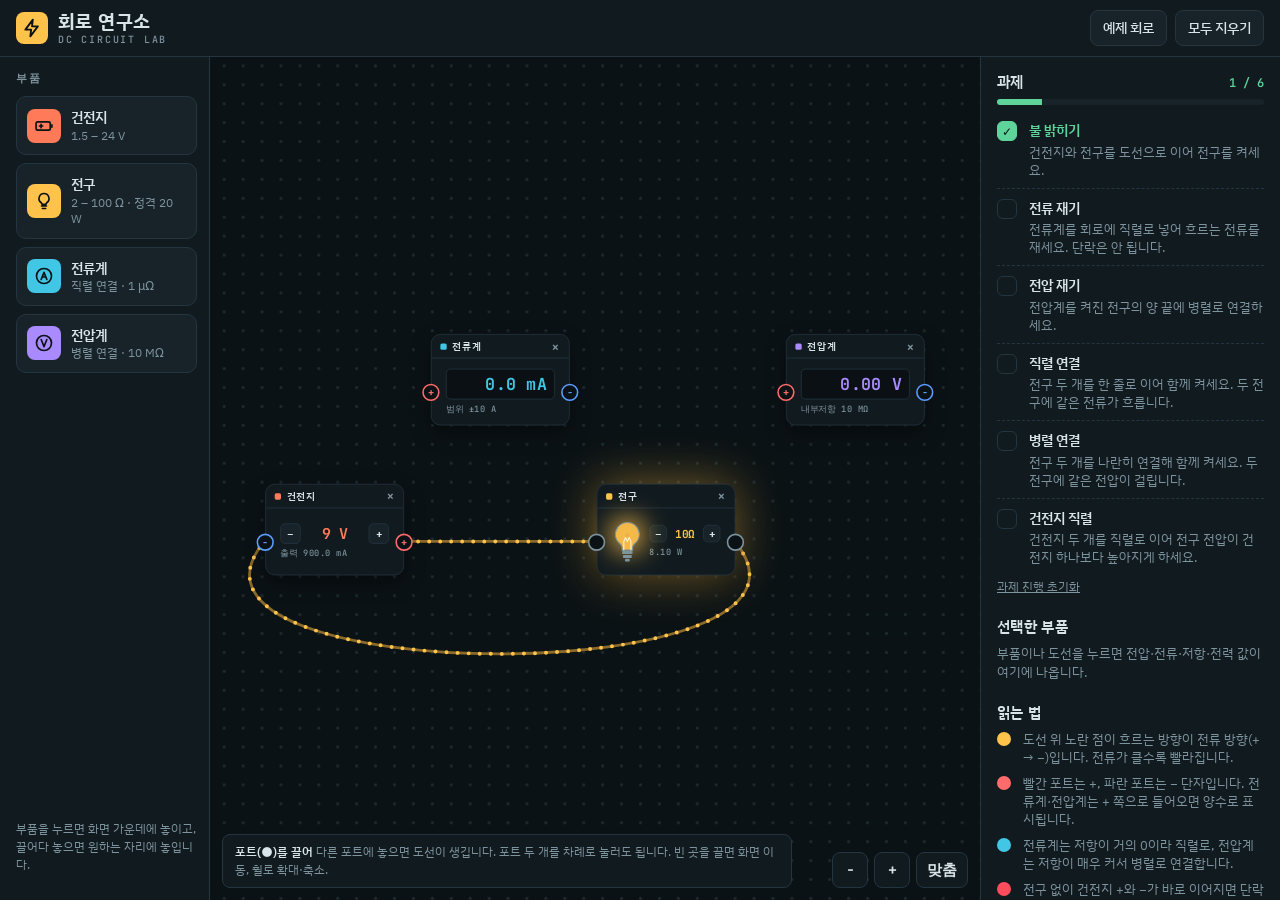
==== circuit-lab.html @ 0026527f "회로 연구소: 노드 연결식 직류 회로 실험 페이지 추가 건전지·전구·전류계·전압계를 회로판에 놓고 포트끼리 도선으로 이어 전압·전류를 계산한다(마디 해석). 직렬/병렬/단락/전구 " ====
<!DOCTYPE html>
<html lang="ko">
<head>
<meta charset="utf-8">
<meta name="viewport" content="width=device-width, initial-scale=1, viewport-fit=cover">
<title>회로 연구소</title>
<meta name="claude:viewport-fit-sides" content="cover">
<meta name="description" content="건전지·전구·전류계·전압계를 노드로 놓고 도선으로 이어 직류 회로를 실험하는 페이지">
<link rel="preconnect" href="https://fonts.googleapis.com">
<link rel="preconnect" href="https://fonts.gstatic.com" crossorigin>
<link rel="stylesheet" href="https://fonts.googleapis.com/css2?family=Chakra+Petch:wght@500;600;700&family=IBM+Plex+Sans+KR:wght@400;500;600&family=JetBrains+Mono:wght@500;700&display=swap">
<style>
/* Layout: node-graph workbench — parts shelf | infinite dotted board | goals & inspector. Single dark look by design. */
:root {
  color-scheme: dark;
  --bg: #0b1215;
  --grid: #1d2a30;
  --panel: #111a1f;
  --panel-2: #172329;
  --lcd: #0a1013;
  --line: #243540;
  --fg: #d8e4e9;
  --muted: #7d939d;
  --amber: #ffc24b;
  --bat: #ff7a59;
  --amm: #42c6e6;
  --vol: #a98bff;
  --pos: #ff6b6b;
  --neg: #5b9dff;
  --danger: #ff4d5e;
  --ok: #5ed39a;
  --wire: #44606c;
  --wire-live: #8a6a2a;
  --f-display: "Chakra Petch", "IBM Plex Sans KR", system-ui, sans-serif;
  --f-body: "IBM Plex Sans KR", system-ui, -apple-system, "Malgun Gothic", sans-serif;
  --f-mono: "JetBrains Mono", ui-monospace, "SFMono-Regular", Menlo, monospace;
}
*, *::before, *::after { box-sizing: border-box; }
html, body { height: 100%; }
body {
  margin: 0; overflow: hidden;
  background: var(--bg); color: var(--fg);
  font: 14px/1.45 var(--f-body);
  -webkit-font-smoothing: antialiased;
}
button { font: inherit; color: inherit; }
:focus-visible { outline: 2px solid var(--amber); outline-offset: 2px; }

.app {
  height: 100%;
  display: grid;
  grid-template-columns: 210px minmax(0, 1fr) 300px;
  grid-template-rows: auto minmax(0, 1fr);
  grid-template-areas: "top top top" "pal stage side";
}

/* ---------- top bar ---------- */
.top {
  grid-area: top;
  display: flex; align-items: center; justify-content: space-between; gap: 12px;
  padding-block: 10px;
  padding-left: max(16px, env(safe-area-inset-left, 0px));
  padding-right: max(16px, env(safe-area-inset-right, 0px));
  background: var(--panel); border-bottom: 1px solid var(--line);
}
.brand { display: flex; align-items: center; gap: 10px; min-width: 0; }
.logo {
  width: 32px; height: 32px; border-radius: 8px; flex: none;
  display: grid; place-items: center; background: var(--amber); color: var(--bg);
}
.logo svg { width: 20px; height: 20px; }
.brand h1 { margin: 0; font: 700 19px/1 var(--f-display); letter-spacing: .02em; white-space: nowrap; }
.brand small {
  display: block; margin-top: 4px;
  font: 500 10px/1 var(--f-mono); letter-spacing: .18em; color: var(--muted); text-transform: uppercase;
}
.actions { display: flex; gap: 8px; }
.btn {
  background: var(--panel-2); border: 1px solid var(--line); border-radius: 8px;
  padding: 7px 12px; cursor: pointer; font-weight: 500; white-space: nowrap;
}
.btn:hover { border-color: var(--muted); }
.btn.armed { border-color: var(--danger); color: var(--danger); }
.only-narrow, .btn .short { display: none; }

/* ---------- parts shelf ---------- */
.palette {
  grid-area: pal;
  display: flex; flex-direction: column; gap: 8px;
  padding-block: 14px;
  padding-left: max(16px, env(safe-area-inset-left, 0px));
  padding-right: 12px;
  background: var(--panel); border-right: 1px solid var(--line);
  overflow: auto;
}
.label {
  margin: 2px 0 4px;
  font: 600 11px/1 var(--f-mono); letter-spacing: .14em; text-transform: uppercase; color: var(--muted);
}
.part {
  --k: var(--muted);
  display: flex; align-items: center; gap: 10px; width: 100%;
  padding: 10px; text-align: left;
  background: var(--panel-2); border: 1px solid var(--line); border-radius: 10px;
  cursor: grab; touch-action: none; user-select: none; -webkit-user-select: none;
}
.part:hover { border-color: var(--k); }
.part .pi {
  width: 34px; height: 34px; flex: none; border-radius: 8px;
  display: grid; place-items: center; background: var(--k); color: var(--bg);
}
.part .pi svg { width: 20px; height: 20px; }
.part b { display: block; font-weight: 600; }
.part .s { display: block; font-size: 11.5px; color: var(--muted); }
.palette .note { margin-top: auto; font-size: 12px; color: var(--muted); line-height: 1.5; }
.k-battery { --k: var(--bat); }
.k-bulb { --k: var(--amber); }
.k-ammeter { --k: var(--amm); }
.k-voltmeter { --k: var(--vol); }

/* ---------- board ---------- */
.stage {
  grid-area: stage; position: relative; overflow: hidden;
  touch-action: none; user-select: none; -webkit-user-select: none;
  background-color: var(--bg);
  background-image: radial-gradient(circle, var(--grid) 1.3px, transparent 1.6px);
  background-size: 24px 24px;
}
.stage.panning { cursor: grabbing; }
.world { position: absolute; left: 0; top: 0; transform-origin: 0 0; }
svg.wires {
  position: absolute; left: -5000px; top: -5000px; width: 10000px; height: 10000px;
  overflow: visible; pointer-events: none;
}
.w-base { fill: none; stroke: var(--wire); stroke-width: 3.5; stroke-linecap: round; }
.w-flow { fill: none; stroke: var(--amber); stroke-width: 5; stroke-linecap: round; stroke-dasharray: 0 14; opacity: 0; }
.w-hit { fill: none; stroke: transparent; stroke-width: 18; pointer-events: stroke; cursor: pointer; }
.wire.live .w-base { stroke: var(--wire-live); }
.wire.live .w-flow { opacity: 1; }
.wire.sel .w-base { stroke: var(--fg); }
.w-tmp { fill: none; stroke: var(--amber); stroke-width: 2.5; stroke-dasharray: 6 6; opacity: .85; }
.w-del { pointer-events: all; cursor: pointer; }
.w-del circle { fill: var(--danger); stroke: var(--bg); stroke-width: 2; }
.w-del path { stroke: var(--bg); stroke-width: 2.4; stroke-linecap: round; }

/* ---------- nodes ---------- */
.node {
  --k: var(--muted); --b: 0;
  position: absolute; width: 176px; height: 116px;
  background: var(--panel); border: 1px solid var(--line); border-radius: 12px;
  box-shadow: 0 10px 26px rgba(0, 0, 0, .4);
  cursor: grab; touch-action: none;
}
.node.sel { border-color: var(--k); box-shadow: 0 0 0 1px var(--k), 0 10px 26px rgba(0, 0, 0, .4); }
.node.lit { box-shadow: 0 0 calc(10px + 50px * var(--b)) rgba(255, 194, 75, calc(.45 * var(--b))), 0 10px 26px rgba(0, 0, 0, .4); }
.node.lit.sel { box-shadow: 0 0 0 1px var(--k), 0 0 calc(10px + 50px * var(--b)) rgba(255, 194, 75, calc(.45 * var(--b))); }
.node.short { border-color: var(--danger); animation: alarm .5s ease-in-out infinite alternate; }
@keyframes alarm { to { box-shadow: 0 0 0 3px var(--danger), 0 0 30px rgba(255, 77, 94, .55); } }
.nh {
  height: 30px; display: flex; align-items: center; gap: 7px;
  padding: 0 5px 0 11px; border-bottom: 1px solid var(--line);
  font: 600 13px/1 var(--f-display); letter-spacing: .02em;
}
.nh .dot { width: 8px; height: 8px; border-radius: 2px; background: var(--k); flex: none; }
.nh .nm { flex: 1; }
.nh .tag { font: 500 10px/1 var(--f-mono); color: var(--muted); }
.nh .x {
  width: 24px; height: 24px; border: 0; border-radius: 6px; background: transparent;
  color: var(--muted); cursor: pointer; font-size: 17px; line-height: 1;
}
.nh .x:hover { background: var(--panel-2); color: var(--danger); }
.nb { height: 84px; padding: 8px 18px; display: flex; flex-direction: column; justify-content: center; gap: 6px; }
.lcd {
  font: 700 21px/1 var(--f-mono); font-variant-numeric: tabular-nums; color: var(--k);
  background: var(--lcd); border: 1px solid var(--line); border-radius: 6px;
  padding: 8px 9px; text-align: right; white-space: nowrap;
}
.lcd.over { color: var(--danger); }
.sub { font: 500 11px/1.2 var(--f-mono); color: var(--muted); white-space: nowrap; overflow: hidden; text-overflow: ellipsis; }
.sub.bad { color: var(--danger); }
.step { display: flex; align-items: center; gap: 6px; }
.step button {
  width: 26px; height: 26px; flex: none; border-radius: 6px; cursor: pointer;
  border: 1px solid var(--line); background: var(--panel-2); font-weight: 700; line-height: 1;
}
.step button:hover { border-color: var(--k); }
.step .val { flex: 1; text-align: center; font: 700 19px/1 var(--f-mono); color: var(--k); font-variant-numeric: tabular-nums; white-space: nowrap; }
.step.sm button { width: 22px; height: 22px; }
.step.sm .val { font-size: 14px; }

.port {
  --pc: var(--muted);
  position: absolute; top: 73px; margin-top: -11px; width: 22px; height: 22px; z-index: 2;
  display: grid; place-items: center; border-radius: 50%;
  background: var(--bg); border: 2px solid var(--pc); color: var(--pc);
  font: 700 13px/1 var(--f-mono); cursor: crosshair; transition: transform .12s;
}
.port.left { left: -12px; }
.port.right { right: -12px; }
.port[data-sign="+"] { --pc: var(--pos); }
.port[data-sign="-"] { --pc: var(--neg); }
.port:hover, .port.target { transform: scale(1.3); }
.port.pending { background: var(--pc); color: var(--bg); animation: pulse 1s ease-in-out infinite; }
@keyframes pulse { 50% { transform: scale(1.35); } }

.bulbrow { display: flex; align-items: center; gap: 8px; }
.bulb-ico { width: 40px; height: 54px; flex: none; position: relative; }
.bulb-ico svg { position: relative; width: 100%; height: 100%; display: block; }
.bulb-ico .glow {
  position: absolute; left: 50%; top: 36%; width: 6px; height: 6px; border-radius: 50%;
  transform: translate(-50%, -50%);
  box-shadow: 0 0 calc(4px + 30px * var(--b)) calc(2px + 14px * var(--b)) rgba(255, 194, 75, var(--b));
}
.glass { fill: rgba(255, 194, 75, calc(.06 + .85 * var(--b))); stroke: var(--muted); stroke-width: 1.4; }
.fil { fill: none; stroke: var(--muted); stroke-width: 1.3; stroke-linejoin: round; }
.node.lit .fil { stroke: #fff4d6; }
.base { fill: var(--muted); }
.node.burnt .glass { fill: rgba(125, 147, 157, .12); }
.node.burnt .fil { stroke: var(--danger); stroke-dasharray: 3 2.5; }
.bcol { flex: 1; min-width: 0; display: flex; flex-direction: column; gap: 6px; }
.fix {
  display: none; padding: 4px 6px; border-radius: 6px; cursor: pointer; font-size: 12px; font-weight: 600;
  border: 1px solid var(--danger); background: var(--panel-2); color: var(--danger);
}
.node.burnt .fix { display: block; }
.node.burnt .bsub { display: none; }

.k-battery.node { --k: var(--bat); }
.k-bulb.node { --k: var(--amber); }
.k-ammeter.node { --k: var(--amm); }
.k-voltmeter.node { --k: var(--vol); }

/* ---------- HUD on the board ---------- */
.zoom {
  position: absolute; z-index: 5; display: flex; gap: 6px;
  right: max(12px, env(safe-area-inset-right, 0px)); bottom: 12px;
}
.zoom button {
  min-width: 36px; height: 36px; padding: 0 10px; border-radius: 8px; cursor: pointer;
  background: var(--panel); border: 1px solid var(--line); font: 600 15px/1 var(--f-mono);
}
.zoom button:hover { border-color: var(--muted); }
.hint {
  position: absolute; z-index: 5; left: 12px; bottom: 12px; max-width: calc(100% - 200px);
  padding: 8px 12px; border-radius: 8px; background: var(--panel); border: 1px solid var(--line);
  font-size: 12px; color: var(--muted); line-height: 1.5;
}
.hint b { color: var(--fg); font-weight: 600; }
.toast {
  position: absolute; z-index: 6; left: 50%; top: 14px; transform: translate(-50%, -8px);
  max-width: calc(100% - 32px); padding: 9px 14px; border-radius: 9px;
  background: var(--panel-2); border: 1px solid var(--line); font-weight: 500;
  opacity: 0; pointer-events: none; transition: opacity .2s, transform .2s;
}
.toast.on { opacity: 1; transform: translate(-50%, 0); }
.toast.bad { border-color: var(--danger); color: var(--danger); }
.toast.good { border-color: var(--ok); color: var(--ok); }
.ghost {
  position: fixed; z-index: 60; pointer-events: none; transform: translate(-50%, -50%);
  padding: 8px 14px; border-radius: 9px; background: var(--panel-2); border: 1px dashed var(--k);
  font-weight: 600; color: var(--k);
}

/* ---------- side panel ---------- */
.side {
  grid-area: side; overflow: auto;
  display: flex; flex-direction: column; gap: 22px;
  padding-block: 16px;
  padding-left: 16px;
  padding-right: max(16px, env(safe-area-inset-right, 0px));
  background: var(--panel); border-left: 1px solid var(--line);
}
.side h2 { margin: 0; font: 600 15px/1.2 var(--f-display); letter-spacing: .02em; text-wrap: balance; }
.sec-head { display: flex; align-items: baseline; justify-content: space-between; gap: 8px; margin-bottom: 8px; }
.sec-head .count { font: 600 12px/1 var(--f-mono); color: var(--ok); }
.linkbtn { border: 0; background: none; padding: 0; color: var(--muted); font-size: 12px; cursor: pointer; text-decoration: underline; }
.progress { height: 6px; border-radius: 3px; overflow: hidden; background: var(--panel-2); margin-bottom: 6px; }
.progress i { display: block; height: 100%; width: 0; background: var(--ok); transition: width .3s; }
.goal { display: grid; grid-template-columns: 22px minmax(0, 1fr); gap: 10px; padding: 9px 0; border-bottom: 1px dashed var(--line); }
.goal:last-child { border-bottom: 0; }
.goal .ck {
  width: 20px; height: 20px; margin-top: 1px; border-radius: 6px; border: 1.5px solid var(--line);
  display: grid; place-items: center; font-size: 12px; font-weight: 700; color: transparent;
}
.goal.done .ck { background: var(--ok); border-color: var(--ok); color: var(--bg); }
.goal b { display: block; font-weight: 600; }
.goal.done b { color: var(--ok); }
.goal p { margin: 2px 0 0; font-size: 12.5px; color: var(--muted); }
.insp-empty { margin: 0; font-size: 13px; color: var(--muted); }
.insp-title { display: flex; align-items: center; gap: 8px; margin-bottom: 8px; font-weight: 600; }
.insp-title .dot { width: 9px; height: 9px; border-radius: 2px; background: var(--k); }
.rows { display: grid; grid-template-columns: auto minmax(0, 1fr); gap: 6px 12px; margin: 0; }
.rows dt { color: var(--muted); font-size: 13px; }
.rows dd { margin: 0; text-align: right; font: 600 13px/1.4 var(--f-mono); font-variant-numeric: tabular-nums; }
.rows dd.bad { color: var(--danger); }
.rows dd.good { color: var(--ok); }
.ohm {
  margin-top: 10px; padding: 8px 10px; border-radius: 8px; background: var(--lcd); border: 1px solid var(--line);
  font: 500 12px/1.5 var(--f-mono); color: var(--muted); overflow-x: auto; white-space: nowrap;
}
.ohm b { color: var(--amber); font-weight: 700; }
.insp-del { margin-top: 12px; width: 100%; }
.legend { margin: 0; padding: 0; list-style: none; display: grid; gap: 8px; font-size: 12.5px; color: var(--muted); }
.legend li { display: grid; grid-template-columns: 18px minmax(0, 1fr); gap: 8px; align-items: start; }
.legend .sw { width: 14px; height: 14px; margin-top: 2px; border-radius: 50%; }
.side-close { display: none; }

/* ---------- narrow screens ---------- */
@media (max-width: 760px) {
  .app {
    grid-template-columns: minmax(0, 1fr);
    grid-template-rows: auto auto minmax(0, 1fr);
    grid-template-areas: "top" "pal" "stage";
  }
  .brand small { display: none; }
  .brand h1 { font-size: 17px; }
  .btn { padding: 7px 10px; }
  .only-narrow { display: inline-block; }
  .btn .long { display: none; }
  .btn .short { display: inline; }
  .brand .logo { width: 28px; height: 28px; }
  .palette {
    flex-direction: row; gap: 6px; overflow: hidden;
    padding-block: 8px;
    padding-right: max(16px, env(safe-area-inset-right, 0px));
    border-right: 0; border-bottom: 1px solid var(--line);
  }
  .palette .label, .palette .note, .part .s { display: none; }
  .part { flex: 1 1 0; min-width: 0; flex-direction: column; gap: 4px; padding: 6px 4px; text-align: center; font-size: 12.5px; }
  .part .pi { width: 28px; height: 28px; }
  .part .pi svg { width: 17px; height: 17px; }
  .hint { display: none; }
  .side {
    position: fixed; z-index: 40; left: 0; right: 0; bottom: 0; max-height: 64%;
    padding-left: max(16px, env(safe-area-inset-left, 0px));
    padding-bottom: max(16px, env(safe-area-inset-bottom, 0px));
    border-left: 0; border-top: 1px solid var(--line); border-radius: 16px 16px 0 0;
    box-shadow: 0 -16px 40px rgba(0, 0, 0, .5);
    transform: translateY(105%); transition: transform .25s ease;
  }
  .side.open { transform: none; }
  .side-close { display: block; align-self: flex-end; }
}
@media (max-width: 380px) {
  .brand .logo { display: none; }
  .actions .btn { padding: 6px 8px; font-size: 13px; }
}
body.dragging, body.dragging * { user-select: none; -webkit-user-select: none; }
@media (prefers-reduced-motion: reduce) {
  .node.short, .port.pending { animation: none; }
  .side, .toast, .progress i { transition: none; }
}
</style>
</head>
<body>

<div class="app">
  <header class="top">
    <div class="brand">
      <span class="logo" aria-hidden="true">
        <svg viewBox="0 0 24 24" fill="none" stroke="currentColor" stroke-width="2.2" stroke-linecap="round" stroke-linejoin="round"><path d="M13 2 4 14h7l-1 8 9-12h-7z"/></svg>
      </span>
      <div>
        <h1>회로 연구소</h1>
        <small>DC circuit lab</small>
      </div>
    </div>
    <div class="actions">
      <button type="button" class="btn" id="btn-example"><span class="long">예제 회로</span><span class="short">예제</span></button>
      <button type="button" class="btn" id="btn-clear"><span class="long">모두 지우기</span><span class="short">지우기</span></button>
      <button type="button" class="btn only-narrow" id="btn-side">과제</button>
    </div>
  </header>

  <aside class="palette" id="palette" aria-label="부품">
    <div class="label">부품</div>
    <button type="button" class="part k-battery" data-type="battery"><span class="pi" data-icon="battery"></span><span><b>건전지</b><span class="s">1.5 – 24 V</span></span></button>
    <button type="button" class="part k-bulb" data-type="bulb"><span class="pi" data-icon="bulb"></span><span><b>전구</b><span class="s">2 – 100 Ω · 정격 20 W</span></span></button>
    <button type="button" class="part k-ammeter" data-type="ammeter"><span class="pi" data-icon="ammeter"></span><span><b>전류계</b><span class="s">직렬 연결 · 1 µΩ</span></span></button>
    <button type="button" class="part k-voltmeter" data-type="voltmeter"><span class="pi" data-icon="voltmeter"></span><span><b>전압계</b><span class="s">병렬 연결 · 10 MΩ</span></span></button>
    <p class="note">부품을 누르면 화면 가운데에 놓이고, 끌어다 놓으면 원하는 자리에 놓입니다.</p>
  </aside>

  <main class="stage" id="stage" aria-label="회로판">
    <div class="world" id="world">
      <svg class="wires" id="wires" viewBox="-5000 -5000 10000 10000" aria-hidden="true">
        <g id="g-wires"></g>
        <path id="w-tmp" class="w-tmp" d=""></path>
        <g id="g-del"></g>
      </svg>
    </div>
    <div class="hint"><b>포트(●)를 끌어</b> 다른 포트에 놓으면 도선이 생깁니다. 포트 두 개를 차례로 눌러도 됩니다. 빈 곳을 끌면 화면 이동, 휠로 확대·축소.</div>
    <div class="zoom">
      <button type="button" id="z-out" aria-label="축소">−</button>
      <button type="button" id="z-in" aria-label="확대">+</button>
      <button type="button" id="z-fit" aria-label="회로 전체 보기">맞춤</button>
    </div>
    <div class="toast" id="toast" role="status" aria-live="polite"></div>
  </main>

  <aside class="side" id="side" aria-label="과제와 측정값">
    <button type="button" class="btn side-close" id="side-close">닫기</button>
    <section>
      <div class="sec-head"><h2>과제</h2><span class="count" id="goal-count">0 / 6</span></div>
      <div class="progress"><i id="goal-bar"></i></div>
      <div id="goals"></div>
      <button type="button" class="linkbtn" id="goal-reset">과제 진행 초기화</button>
    </section>
    <section>
      <div class="sec-head"><h2>선택한 부품</h2></div>
      <div id="insp"></div>
    </section>
    <section>
      <div class="sec-head"><h2>읽는 법</h2></div>
      <ul class="legend">
        <li><span class="sw" style="background:var(--amber)"></span><span>도선 위 노란 점이 흐르는 방향이 전류 방향(+ → −)입니다. 전류가 클수록 빨라집니다.</span></li>
        <li><span class="sw" style="background:var(--pos)"></span><span>빨간 포트는 +, 파란 포트는 − 단자입니다. 전류계·전압계는 + 쪽으로 들어오면 양수로 표시됩니다.</span></li>
        <li><span class="sw" style="background:var(--amm)"></span><span>전류계는 저항이 거의 0이라 직렬로, 전압계는 저항이 매우 커서 병렬로 연결합니다.</span></li>
        <li><span class="sw" style="background:var(--danger)"></span><span>전구 없이 건전지 +와 −가 바로 이어지면 단락입니다. 전구는 20 W를 넘으면 끊어집니다.</span></li>
      </ul>
    </section>
  </aside>
</div>

<script>
(() => {
  'use strict';

  /* ---------- constants ---------- */
  const NODE_W = 176, NODE_H = 116, LIMIT = 4500;
  const R_BAT = 1e-4;      // 건전지 내부저항 (Ω)
  const R_AMM = 1e-6;      // 전류계 내부저항 (Ω) — 건전지 내부저항보다 작게 해서 단락 시 전구가 꺼지도록
  const R_VOLT = 1e7;      // 전압계 내부저항 (Ω)
  const BULB_MAX = 20;     // 전구 정격 전력 (W) — 넘으면 끊어짐
  const SHORT_A = 20;      // 건전지 전류가 이보다 크면 단락으로 판단 (A)
  const AMM_MAX = 10;      // 전류계 측정 범위 (A)
  const LIT_W = 0.05;      // 이보다 큰 전력이면 전구가 켜진 것으로 판단 (W)
  const VOLTS = [1.5, 3, 4.5, 6, 9, 12, 24];
  const OHMS = [2, 5, 10, 20, 50, 100];
  const STORE_KEY = 'circuit-lab-v1';

  const TYPES = {
    battery:   { name: '건전지', left: 'n', right: 'p', sign: { p: '+', n: '-' } },
    bulb:      { name: '전구',   left: 'p', right: 'n', sign: { p: 'o', n: 'o' } },
    ammeter:   { name: '전류계', left: 'p', right: 'n', sign: { p: '+', n: '-' } },
    voltmeter: { name: '전압계', left: 'p', right: 'n', sign: { p: '+', n: '-' } },
  };
  const SVG_OPEN = '<svg viewBox="0 0 24 24" fill="none" stroke="currentColor" stroke-width="2" stroke-linecap="round" stroke-linejoin="round" aria-hidden="true">';
  const ICONS = {
    battery: SVG_OPEN + '<rect x="2.5" y="7" width="17" height="10" rx="2"/><path d="M21.5 10.5v3M6.5 12h4M8.5 10v4"/></svg>',
    bulb: SVG_OPEN + '<path d="M9 18h6M10 21h4M12 3a6 6 0 0 0-3.6 10.8c.7.6 1.1 1.3 1.1 2.2h5c0-.9.4-1.6 1.1-2.2A6 6 0 0 0 12 3z"/></svg>',
    ammeter: SVG_OPEN + '<circle cx="12" cy="12" r="9"/><path d="M8.6 16.2 12 7.6l3.4 8.6M9.9 13.2h4.2"/></svg>',
    voltmeter: SVG_OPEN + '<circle cx="12" cy="12" r="9"/><path d="M8.6 7.8 12 16.4l3.4-8.6"/></svg>',
  };
  const BULB_SVG = '<svg viewBox="0 0 40 54" aria-hidden="true">' +
    '<path class="glass" d="M20 3a15 15 0 0 0-9.2 26.9c1.6 1.3 2.6 3 2.6 5V38h13.2v-3.1c0-2 1-3.7 2.6-5A15 15 0 0 0 20 3z"/>' +
    '<path class="fil" d="M15.5 38V27l2.2-5 2.3 5 2.3-5 2.2 5v11"/>' +
    '<rect class="base" x="13.4" y="39" width="13.2" height="4" rx="1"/>' +
    '<rect class="base" x="14.4" y="44" width="11.2" height="4" rx="1"/>' +
    '<rect class="base" x="17" y="49" width="6" height="3.5" rx="1.5"/></svg>';

  const GOALS = [
    { id: 'light',    t: '불 밝히기',   d: '건전지와 전구를 도선으로 이어 전구를 켜세요.' },
    { id: 'amm',      t: '전류 재기',   d: '전류계를 회로에 직렬로 넣어 흐르는 전류를 재세요. 단락은 안 됩니다.' },
    { id: 'volt',     t: '전압 재기',   d: '전압계를 켜진 전구의 양 끝에 병렬로 연결하세요.' },
    { id: 'series',   t: '직렬 연결',   d: '전구 두 개를 한 줄로 이어 함께 켜세요. 두 전구에 같은 전류가 흐릅니다.' },
    { id: 'parallel', t: '병렬 연결',   d: '전구 두 개를 나란히 연결해 함께 켜세요. 두 전구에 같은 전압이 걸립니다.' },
    { id: 'stack',    t: '건전지 직렬', d: '건전지 두 개를 직렬로 이어 전구 전압이 건전지 하나보다 높아지게 하세요.' },
  ];

  /* ---------- state ---------- */
  let S = { nodes: [], wires: [], seq: 1, done: {} };
  const view = { x: 0, y: 0, z: 1 };
  let sim = null;
  let sel = null;          // { kind: 'node' | 'wire', id }
  let pending = null;      // 탭으로 고른 첫 포트 key
  let drag = null;
  let zTop = 10;
  let booting = true;
  let prevShort = new Set();
  let spawnStep = 0;
  const nodeEls = new Map();
  const wireEls = new Map();
  const touches = new Map();

  const $ = (s) => document.querySelector(s);
  const stage = $('#stage'), world = $('#world');
  const gWires = $('#g-wires'), gDel = $('#g-del'), tmpPath = $('#w-tmp');
  const SVGNS = 'http://www.w3.org/2000/svg';
  const clamp = (v, a, b) => Math.max(a, Math.min(b, v));
  const getNode = (id) => S.nodes.find((n) => n.id === id);

  document.querySelectorAll('[data-icon]').forEach((el) => { el.innerHTML = ICONS[el.dataset.icon]; });

  /* ---------- formatting ---------- */
  const noNegZero = (s) => (/^-0(\.0+)?$/.test(s) ? s.slice(1) : s);
  function fmtI(i) {            // 계기판용
    if (Math.abs(i) >= 1) return noNegZero(i.toFixed(2)) + ' A';
    return noNegZero((i * 1000).toFixed(1)) + ' mA';
  }
  function fmtIFine(i) {        // 상세 정보용
    const a = Math.abs(i);
    if (a < 5e-9) return '0 A';
    if (a >= 1) return noNegZero(i.toFixed(3)) + ' A';
    if (a >= 1e-3) return noNegZero((i * 1e3).toFixed(1)) + ' mA';
    return noNegZero((i * 1e6).toFixed(2)) + ' µA';
  }
  const fmtV = (v) => noNegZero(v.toFixed(2)) + ' V';
  const fmtP = (p) => noNegZero(p.toFixed(2)) + ' W';
  const fmtVolt = (v) => (Number.isInteger(v) ? v.toFixed(0) : v.toFixed(1)) + ' V';

  /* ---------- linear solver (Gaussian elimination, partial pivoting) ---------- */
  function solve(A, b) {
    const n = b.length;
    const M = A.map((row, i) => { const r = Array.from(row); r.push(b[i]); return r; });
    for (let c = 0; c < n; c++) {
      let p = c;
      for (let r = c + 1; r < n; r++) if (Math.abs(M[r][c]) > Math.abs(M[p][c])) p = r;
      if (Math.abs(M[p][c]) < 1e-30) continue;
      if (p !== c) { const t = M[c]; M[c] = M[p]; M[p] = t; }
      for (let r = c + 1; r < n; r++) {
        const f = M[r][c] / M[c][c];
        if (!f) continue;
        for (let j = c; j <= n; j++) M[r][j] -= f * M[c][j];
      }
    }
    const x = new Float64Array(n);
    for (let i = n - 1; i >= 0; i--) {
      let s = M[i][n];
      for (let j = i + 1; j < n; j++) s -= M[i][j] * x[j];
      x[i] = Math.abs(M[i][i]) < 1e-30 ? 0 : s / M[i][i];
    }
    return x;
  }

  function makeUF(keys) {
    const parent = new Map(keys.map((k) => [k, k]));
    const find = (k) => { let r = k; while (parent.get(r) !== r) r = parent.get(r); while (parent.get(k) !== r) { const nx = parent.get(k); parent.set(k, r); k = nx; } return r; };
    return { find, union: (a, b) => { const ra = find(a), rb = find(b); if (ra !== rb) parent.set(ra, rb); } };
  }

  /* ---------- circuit simulation (nodal analysis) ----------
     도선으로 이어진 포트들은 하나의 마디(net)가 된다.
     부품은 모두 저항으로 보고, 건전지는 기전력 E + 내부저항 r 을 노턴 등가(전류원 E/r ∥ 1/r)로 넣는다.
     서로 이어지지 않은 회로 덩어리마다 마디 하나를 0 V 기준으로 잡는다.               */
  function simulate() {
    const ports = [];
    for (const n of S.nodes) ports.push(n.id + ':p', n.id + ':n');
    const uf = makeUF(ports);
    for (const w of S.wires) uf.union(w.a, w.b);
    const netIdx = new Map(), netOf = {};
    let N = 0;
    for (const p of ports) { const r = uf.find(p); if (!netIdx.has(r)) netIdx.set(r, N++); netOf[p] = netIdx.get(r); }

    const els = S.nodes.map((n) => ({ n, a: netOf[n.id + ':p'], b: netOf[n.id + ':n'] }));
    const burned = [];
    for (let iter = 0; iter < 12; iter++) {
      for (const e of els) {
        const t = e.n.type;
        e.R = t === 'battery' ? R_BAT : t === 'ammeter' ? R_AMM : t === 'voltmeter' ? R_VOLT : (e.n.burnt ? Infinity : e.n.r);
        e.E = t === 'battery' ? e.n.v : 0;
      }
      const isl = makeUF([...Array(N).keys()]);
      for (const e of els) if (isFinite(e.R) && e.a !== e.b) isl.union(e.a, e.b);
      const idx = new Int32Array(N), seen = new Set();
      let k = 0;
      for (let i = 0; i < N; i++) {
        const r = isl.find(i);
        if (!seen.has(r)) { seen.add(r); idx[i] = -1; } else idx[i] = k++;
      }
      const G = Array.from({ length: k }, () => new Float64Array(k));
      const I = new Float64Array(k);
      for (const e of els) {
        if (!isFinite(e.R) || e.a === e.b) continue;
        const g = 1 / e.R, a = idx[e.a], b = idx[e.b];
        if (a >= 0) G[a][a] += g;
        if (b >= 0) G[b][b] += g;
        if (a >= 0 && b >= 0) { G[a][b] -= g; G[b][a] -= g; }
        if (e.E) { if (a >= 0) I[a] += e.E * g; if (b >= 0) I[b] -= e.E * g; }
      }
      const x = solve(G, I);
      const V = new Float64Array(N);
      for (let i = 0; i < N; i++) V[i] = idx[i] >= 0 ? x[idx[i]] : 0;
      let newly = false;
      for (const e of els) {
        e.vpn = V[e.a] - V[e.b];                         // + 단자 전위 − (−) 단자 전위
        if (!isFinite(e.R)) e.ipn = 0;                   // 부품 안을 + 단자 → − 단자로 흐르는 전류
        else if (e.E) e.ipn = (e.vpn - e.E) / e.R;
        else e.ipn = e.vpn / e.R;
        e.P = e.vpn * e.ipn;
        if (e.n.type === 'bulb' && !e.n.burnt && e.P > BULB_MAX) { e.n.burnt = true; burned.push(e.n.id); newly = true; }
      }
      if (!newly) break;
    }

    // 도선 하나하나의 전류: 같은 마디 안에서 도선을 같은 저항으로 보고 다시 푼다.
    const inj = {};
    for (const e of els) { inj[e.n.id + ':p'] = -e.ipn; inj[e.n.id + ':n'] = e.ipn; }
    const portsByNet = new Map(), wiresByNet = new Map();
    for (const p of ports) { const k = netOf[p]; if (!portsByNet.has(k)) portsByNet.set(k, []); portsByNet.get(k).push(p); }
    for (const w of S.wires) { const k = netOf[w.a]; if (!wiresByNet.has(k)) wiresByNet.set(k, []); wiresByNet.get(k).push(w); }
    const wireI = {};
    for (const [k, ws] of wiresByNet) {
      const ps = portsByNet.get(k), m = ps.length;
      const li = new Map(ps.map((p, i) => [p, i]));
      const L = Array.from({ length: m - 1 }, () => new Float64Array(m - 1));
      const rhs = new Float64Array(m - 1);
      for (const w of ws) {
        const i = li.get(w.a) - 1, j = li.get(w.b) - 1;
        if (i >= 0) L[i][i] += 1;
        if (j >= 0) L[j][j] += 1;
        if (i >= 0 && j >= 0) { L[i][j] -= 1; L[j][i] -= 1; }
      }
      for (let i = 1; i < m; i++) rhs[i - 1] = inj[ps[i]];
      const phi = solve(L, rhs);
      const ph = (i) => (i === 0 ? 0 : phi[i - 1]);
      for (const w of ws) wireI[w.id] = ph(li.get(w.a)) - ph(li.get(w.b));
    }

    // 과제 판정용: 전류계(≈0 Ω)를 도선처럼 합친 마디와, 마디마다 붙은 건전지·전구 단자 수
    const uf2 = makeUF(ports);
    for (const w of S.wires) uf2.union(w.a, w.b);
    for (const n of S.nodes) if (n.type === 'ammeter') uf2.union(n.id + ':p', n.id + ':n');
    const cdeg = {};
    const comp = {};
    for (const e of els) {
      const ca = uf2.find(e.n.id + ':p'), cb = uf2.find(e.n.id + ':n');
      comp[e.n.id] = { a: e.a, b: e.b, ca, cb, vpn: e.vpn, ipn: e.ipn, P: e.P };
      if (e.n.type === 'battery' || e.n.type === 'bulb') { cdeg[ca] = (cdeg[ca] || 0) + 1; cdeg[cb] = (cdeg[cb] || 0) + 1; }
    }
    return { comp, wire: wireI, burned, cdeg };
  }

  /* ---------- geometry ---------- */
  function applyView() {
    world.style.transform = `translate(${view.x}px, ${view.y}px) scale(${view.z})`;
    stage.style.backgroundSize = `${24 * view.z}px ${24 * view.z}px`;
    stage.style.backgroundPosition = `${view.x}px ${view.y}px`;
  }
  function toWorld(cx, cy) {
    const r = stage.getBoundingClientRect();
    return { x: (cx - r.left - view.x) / view.z, y: (cy - r.top - view.y) / view.z };
  }
  function zoomAt(sx, sy, factor) {
    const nz = clamp(view.z * factor, 0.35, 2.2);
    const wx = (sx - view.x) / view.z, wy = (sy - view.y) / view.z;
    view.z = nz; view.x = sx - wx * nz; view.y = sy - wy * nz;
    applyView();
  }
  function fitView() {
    const r = stage.getBoundingClientRect();
    if (!S.nodes.length) { view.z = 1; view.x = r.width / 2; view.y = r.height / 2; applyView(); return; }
    let x0 = Infinity, y0 = Infinity, x1 = -Infinity, y1 = -Infinity;
    for (const n of S.nodes) { x0 = Math.min(x0, n.x); y0 = Math.min(y0, n.y); x1 = Math.max(x1, n.x + NODE_W); y1 = Math.max(y1, n.y + NODE_H); }
    const pad = 70;
    const z = clamp(Math.min(r.width / (x1 - x0 + pad * 2), r.height / (y1 - y0 + pad * 2.6)), 0.35, 1.15);
    view.z = z;
    view.x = r.width / 2 - ((x0 + x1) / 2) * z;
    view.y = r.height / 2 - ((y0 + y1) / 2 + 30) * z;
    applyView();
  }
  function portPos(key) {
    const [id, side] = key.split(':');
    const n = getNode(id), el = nodeEls.get(id);
    const p = el.querySelector(`.port[data-port="${side}"]`);
    return {
      x: n.x + p.offsetLeft + p.offsetWidth / 2,
      y: n.y + p.offsetTop + p.offsetHeight / 2,
      dir: p.classList.contains('left') ? -1 : 1,
    };
  }
  function curvePts(a, b) {
    const dx = b.x - a.x, dy = b.y - a.y;
    let c1x, c2x, c1y = a.y, c2y = b.y;
    if (a.dir !== b.dir) {
      if (a.dir * dx > 30) {                       // 정방향: 부드러운 S자
        const c = Math.max(30, Math.abs(dx) * 0.5);
        c1x = a.x + a.dir * c; c2x = b.x + b.dir * c;
      } else {                                      // 역방향: 부품 아래로 돌아가는 고리
        const c = clamp(Math.abs(dx) * 0.25 + 60, 70, 160);
        const k = Math.max(0, 190 - Math.abs(dy));
        c1x = a.x + a.dir * c; c2x = b.x + b.dir * c;
        c1y += k; c2y += k;
      }
    } else {                                        // 같은 쪽 포트끼리: ㄷ자
      const c = 60;
      const edge = a.dir > 0 ? Math.max(a.x, b.x) + c : Math.min(a.x, b.x) - c;
      c1x = edge; c2x = edge;
    }
    return [a, { x: c1x, y: c1y }, { x: c2x, y: c2y }, b];
  }
  const pathD = (p) => `M${p[0].x} ${p[0].y}C${p[1].x} ${p[1].y} ${p[2].x} ${p[2].y} ${p[3].x} ${p[3].y}`;
  const midPt = (p) => ({ x: (p[0].x + 3 * p[1].x + 3 * p[2].x + p[3].x) / 8, y: (p[0].y + 3 * p[1].y + 3 * p[2].y + p[3].y) / 8 });

  /* ---------- DOM: nodes ---------- */
  function portHTML(t, side, cls) {
    const s = t.sign[side];
    const lab = s === '+' ? '+' : s === '-' ? '−' : '';
    return `<div class="port ${cls}" data-port="${side}" data-sign="${s}" title="${s === '+' ? '+ 단자' : s === '-' ? '− 단자' : '단자'}">${lab}</div>`;
  }
  function createNodeEl(n) {
    const t = TYPES[n.type];
    let body;
    if (n.type === 'battery') {
      body = `<div class="step"><button type="button" data-act="dec" aria-label="전압 낮추기">−</button><span class="val" data-f="val"></span><button type="button" data-act="inc" aria-label="전압 높이기">+</button></div><div class="sub" data-f="sub"></div>`;
    } else if (n.type === 'bulb') {
      body = `<div class="bulbrow"><div class="bulb-ico"><i class="glow"></i>${BULB_SVG}</div><div class="bcol"><div class="step sm"><button type="button" data-act="dec" aria-label="저항 낮추기">−</button><span class="val" data-f="val"></span><button type="button" data-act="inc" aria-label="저항 높이기">+</button></div><div class="sub bsub" data-f="sub"></div><button type="button" class="fix" data-act="fix">새 전구로 교체</button></div></div>`;
    } else {
      body = `<div class="lcd" data-f="val"></div><div class="sub" data-f="sub"></div>`;
    }
    const el = document.createElement('div');
    el.className = `node k-${n.type}`;
    el.dataset.id = n.id;
    el.innerHTML = `<div class="nh"><span class="dot"></span><span class="nm">${t.name}</span><button type="button" class="x" data-act="del" aria-label="${t.name} 삭제">×</button></div><div class="nb">${body}</div>` +
      portHTML(t, t.left, 'left') + portHTML(t, t.right, 'right');
    el.style.zIndex = ++zTop;
    world.appendChild(el);
    nodeEls.set(n.id, el);
    positionNode(n);
  }
  function positionNode(n) {
    const el = nodeEls.get(n.id);
    el.style.left = n.x + 'px';
    el.style.top = n.y + 'px';
  }

  /* ---------- DOM: wires ---------- */
  function createWireEl(w) {
    const g = document.createElementNS(SVGNS, 'g');
    g.setAttribute('class', 'wire');
    const mk = (cls) => { const p = document.createElementNS(SVGNS, 'path'); p.setAttribute('class', cls); g.appendChild(p); return p; };
    const base = mk('w-base'), flow = mk('w-flow'), hit = mk('w-hit');
    hit.dataset.id = w.id;
    gWires.appendChild(g);
    wireEls.set(w.id, { g, base, flow, hit, off: 0 });
  }
  function drawWires() {
    let selMid = null;
    for (const w of S.wires) {
      const e = wireEls.get(w.id);
      const pts = curvePts(portPos(w.a), portPos(w.b));
      const d = pathD(pts);
      e.base.setAttribute('d', d); e.flow.setAttribute('d', d); e.hit.setAttribute('d', d);
      if (sel && sel.kind === 'wire' && sel.id === w.id) selMid = midPt(pts);
    }
    gDel.innerHTML = selMid
      ? `<g class="w-del" data-id="${sel.id}" transform="translate(${selMid.x} ${selMid.y})"><title>도선 삭제</title><circle r="12"></circle><path d="M-4.5 -4.5L4.5 4.5M4.5 -4.5L-4.5 4.5"></path></g>`
      : '';
  }
  function drawTmp(fromKey, pt) {
    const a = portPos(fromKey);
    tmpPath.setAttribute('d', pathD(curvePts(a, { x: pt.x, y: pt.y, dir: -a.dir })));
  }
  const hideTmp = () => tmpPath.setAttribute('d', '');

  /* ---------- model edits ---------- */
  function addNode(type, x, y) {
    const n = { id: 'c' + S.seq++, type, x: Math.round(clamp(x, -LIMIT, LIMIT)), y: Math.round(clamp(y, -LIMIT, LIMIT)) };
    if (type === 'battery') n.v = 9;
    if (type === 'bulb') { n.r = 10; n.burnt = false; }
    S.nodes.push(n);
    createNodeEl(n);
    sel = { kind: 'node', id: n.id };
    changed();
  }
  function removeNode(id) {
    for (const w of S.wires.filter((w) => w.a.startsWith(id + ':') || w.b.startsWith(id + ':'))) dropWireEl(w.id);
    S.wires = S.wires.filter((w) => !w.a.startsWith(id + ':') && !w.b.startsWith(id + ':'));
    S.nodes = S.nodes.filter((n) => n.id !== id);
    nodeEls.get(id)?.remove();
    nodeEls.delete(id);
    if (sel && sel.id === id) sel = null;
    if (pending && pending.startsWith(id + ':')) clearPending();
    changed();
  }
  function addWire(a, b) {
    if (a === b) return;
    if (S.wires.some((w) => (w.a === a && w.b === b) || (w.a === b && w.b === a))) { toast('이미 이어진 도선입니다.'); return; }
    const w = { id: 'w' + S.seq++, a, b };
    S.wires.push(w);
    createWireEl(w);
    changed();
  }
  function dropWireEl(id) { wireEls.get(id)?.g.remove(); wireEls.delete(id); }
  function removeWire(id) {
    S.wires = S.wires.filter((w) => w.id !== id);
    dropWireEl(id);
    if (sel && sel.id === id) sel = null;
    changed();
  }
  function stepValue(n, d) {
    const list = n.type === 'battery' ? VOLTS : OHMS;
    const key = n.type === 'battery' ? 'v' : 'r';
    let i = list.indexOf(n[key]);
    if (i < 0) i = list.reduce((best, v, j) => (Math.abs(v - n[key]) < Math.abs(list[best] - n[key]) ? j : best), 0);
    n[key] = list[clamp(i + d, 0, list.length - 1)];
    changed();
  }
  function removeSelected() {
    if (!sel) return;
    if (sel.kind === 'node') removeNode(sel.id); else removeWire(sel.id);
  }

  /* ---------- selection & pending port ---------- */
  function select(s) {
    sel = s;
    for (const [id, el] of nodeEls) el.classList.toggle('sel', !!(s && s.kind === 'node' && s.id === id));
    for (const [id, e] of wireEls) e.g.classList.toggle('sel', !!(s && s.kind === 'wire' && s.id === id));
    drawWires();
    renderInspector();
  }
  function portEl(key) {
    const [id, side] = key.split(':');
    return nodeEls.get(id)?.querySelector(`.port[data-port="${side}"]`);
  }
  function setPending(key) {
    clearPending();
    pending = key;
    portEl(key)?.classList.add('pending');
  }
  function clearPending() {
    if (pending) portEl(pending)?.classList.remove('pending');
    pending = null;
    hideTmp();
  }
  function portKeyAt(cx, cy) {
    const el = document.elementFromPoint(cx, cy);
    const p = el && el.closest('.port');
    if (!p) return null;
    return p.closest('.node').dataset.id + ':' + p.dataset.port;
  }
  let targetEl = null;
  function markTarget(key) {
    const el = key ? portEl(key) : null;
    if (el === targetEl) return;
    targetEl?.classList.remove('target');
    targetEl = el;
    targetEl?.classList.add('target');
  }

  /* ---------- after every change ---------- */
  function changed() {
    sim = simulate();
    renderReadouts();
    for (const [id, el] of nodeEls) el.classList.toggle('sel', !!(sel && sel.kind === 'node' && sel.id === id));
    for (const [id, e] of wireEls) e.g.classList.toggle('sel', !!(sel && sel.kind === 'wire' && sel.id === id));
    drawWires();
    checkGoals();
    renderInspector();
    save();
  }

  function renderReadouts() {
    const C = sim.comp;
    const shortNow = new Set();
    for (const n of S.nodes) {
      const el = nodeEls.get(n.id), r = C[n.id];
      const val = el.querySelector('[data-f="val"]'), sub = el.querySelector('[data-f="sub"]');
      if (n.type === 'battery') {
        const out = -r.ipn;
        const isShort = Math.abs(out) > SHORT_A;
        if (isShort) shortNow.add(n.id);
        val.textContent = fmtVolt(n.v);
        sub.textContent = isShort ? '단락! 전류 ' + Math.round(Math.abs(out)).toLocaleString() + ' A' : '출력 ' + fmtI(out);
        sub.classList.toggle('bad', isShort);
        el.classList.toggle('short', isShort);
      } else if (n.type === 'bulb') {
        const P = n.burnt ? 0 : Math.max(0, r.P);
        const b = clamp(Math.pow(P / 8, 0.55), 0, 1);
        el.style.setProperty('--b', b.toFixed(3));
        el.classList.toggle('lit', P > LIT_W);
        el.classList.toggle('burnt', !!n.burnt);
        val.textContent = n.r + 'Ω';
        sub.textContent = fmtP(P);
      } else if (n.type === 'ammeter') {
        const over = Math.abs(r.ipn) > AMM_MAX;
        val.textContent = over ? 'OVER' : fmtI(r.ipn);
        val.classList.toggle('over', over);
        sub.textContent = over ? '측정 범위 ±10 A 초과' : '범위 ±10 A';
        sub.classList.toggle('bad', over);
      } else {
        val.textContent = fmtV(r.vpn);
        sub.textContent = '내부저항 10 MΩ';
      }
    }
    for (const id of shortNow) if (!prevShort.has(id) && !booting) {
      toast('단락! 전구 없이 건전지 +와 −가 바로 이어졌어요. 도선이나 전류계 연결을 확인하세요.', 'bad', 4200);
      break;
    }
    prevShort = shortNow;
    if (sim.burned.length && !booting) toast('전구가 끊어졌어요. 20 W를 넘었습니다. 전압을 낮추거나 저항을 키운 뒤 교체하세요.', 'bad', 4200);

    for (const w of S.wires) {
      const I = sim.wire[w.id] || 0;
      wireEls.get(w.id).g.classList.toggle('live', Math.abs(I) > 1e-4);
    }
  }

  /* ---------- goals ---------- */
  const goalsBox = $('#goals');
  goalsBox.innerHTML = GOALS.map((g) =>
    `<div class="goal" data-goal="${g.id}"><span class="ck" aria-hidden="true">✓</span><div><b>${g.t}</b><p>${g.d}</p></div></div>`).join('');

  function checkGoals() {
    const C = sim.comp;
    const lit = S.nodes.filter((n) => n.type === 'bulb' && !n.burnt && C[n.id].P > LIT_W);
    const bats = S.nodes.filter((n) => n.type === 'battery');
    const anyShort = bats.some((n) => Math.abs(C[n.id].ipn) > SHORT_A);
    const key = (c) => (c.ca < c.cb ? c.ca + '|' + c.cb : c.cb + '|' + c.ca);
    const met = {};
    met.light = lit.length > 0;
    met.amm = !anyShort && S.nodes.some((n) => n.type === 'ammeter' && Math.abs(C[n.id].ipn) > 1e-3 && Math.abs(C[n.id].ipn) <= AMM_MAX);
    met.volt = S.nodes.some((n) => n.type === 'voltmeter' && Math.abs(C[n.id].vpn) > 0.1 && lit.some((b) => key(C[b.id]) === key(C[n.id])));
    for (let i = 0; i < lit.length; i++) for (let j = i + 1; j < lit.length; j++) {
      const ci = C[lit[i].id], cj = C[lit[j].id];
      if (key(ci) === key(cj)) met.parallel = true;
      else {
        const shared = [ci.ca, ci.cb].filter((x) => x === cj.ca || x === cj.cb);
        if (shared.some((s) => sim.cdeg[s] === 2)) met.series = true;   // 두 전구 사이 마디에 다른 갈래가 없음
      }
    }
    met.stack = bats.length >= 2 && lit.some((b) => Math.abs(C[b.id].vpn) > Math.max(...bats.map((x) => x.v)) + 0.2);

    for (const g of GOALS) {
      if (met[g.id] && !S.done[g.id]) {
        S.done[g.id] = true;
        if (!booting) toast('과제 달성 · ' + g.t, 'good');
      }
    }
    renderGoals();
  }
  function renderGoals() {
    let c = 0;
    for (const g of GOALS) {
      const d = !!S.done[g.id];
      if (d) c++;
      goalsBox.querySelector(`[data-goal="${g.id}"]`).classList.toggle('done', d);
    }
    $('#goal-count').textContent = `${c} / ${GOALS.length}`;
    $('#goal-bar').style.width = (c / GOALS.length) * 100 + '%';
    $('#btn-side').textContent = `과제 ${c}/${GOALS.length}`;
  }

  /* ---------- inspector ---------- */
  const insp = $('#insp');
  function rowsHTML(rows) {
    return '<dl class="rows">' + rows.map(([k, v, cls]) => `<dt>${k}</dt><dd${cls ? ` class="${cls}"` : ''}>${v}</dd>`).join('') + '</dl>';
  }
  function renderInspector() {
    if (!sel || !sim) {
      insp.innerHTML = '<p class="insp-empty">부품이나 도선을 누르면 전압·전류·저항·전력 값이 여기에 나옵니다.</p>';
      return;
    }
    let html = '';
    if (sel.kind === 'wire') {
      const I = sim.wire[sel.id] || 0;
      html = `<div class="insp-title" style="--k:var(--amber)"><span class="dot"></span>도선</div>` +
        rowsHTML([['흐르는 전류', fmtIFine(Math.abs(I))], ['저항', '0 Ω (이상적인 도선)']]) +
        '<button type="button" class="btn insp-del" data-insp="del">도선 삭제</button>';
    } else {
      const n = getNode(sel.id);
      if (!n) { insp.innerHTML = ''; return; }
      const r = sim.comp[n.id];
      const head = `<div class="insp-title k-${n.type}"><span class="dot"></span>${TYPES[n.type].name}</div>`;
      if (n.type === 'battery') {
        const out = -r.ipn, isShort = Math.abs(out) > SHORT_A;
        html = head + rowsHTML([
          ['기전력', fmtVolt(n.v)],
          ['단자 전압', fmtV(r.vpn)],
          ['내보내는 전류', isShort ? Math.round(Math.abs(out)).toLocaleString() + ' A' : fmtIFine(out), isShort ? 'bad' : ''],
          ['내부 저항', '0.1 mΩ'],
          ['상태', isShort ? '단락' : Math.abs(out) > 1e-6 ? '사용 중' : '대기', isShort ? 'bad' : ''],
        ]);
      } else if (n.type === 'bulb') {
        const V = Math.abs(r.vpn), I = Math.abs(r.ipn), P = n.burnt ? 0 : Math.max(0, r.P);
        html = head + rowsHTML([
          ['걸린 전압', fmtV(V)],
          ['흐르는 전류', fmtIFine(I)],
          ['저항', n.r + ' Ω'],
          ['소비 전력', fmtP(P) + ' / 20 W'],
          ['상태', n.burnt ? '끊어짐' : P > LIT_W ? '켜짐' : '꺼짐', n.burnt ? 'bad' : P > LIT_W ? 'good' : ''],
        ]);
        if (!n.burnt) html += `<div class="ohm">V = I × R → <b>${V.toFixed(2)} V</b> = ${I.toFixed(3)} A × ${n.r} Ω</div>`;
      } else if (n.type === 'ammeter') {
        html = head + rowsHTML([
          ['측정 전류', Math.abs(r.ipn) > AMM_MAX ? '범위 초과' : fmtIFine(r.ipn), Math.abs(r.ipn) > AMM_MAX ? 'bad' : ''],
          ['계기 양 끝 전압', fmtV(r.vpn)],
          ['내부 저항', '1 µΩ'],
        ]) + '<div class="ohm">전류계는 측정하려는 길에 <b>직렬</b>로 끼웁니다.</div>';
      } else {
        html = head + rowsHTML([
          ['측정 전압', fmtV(r.vpn)],
          ['계기로 새는 전류', fmtIFine(r.ipn)],
          ['내부 저항', '10 MΩ'],
        ]) + '<div class="ohm">전압계는 재려는 부품 양 끝에 <b>병렬</b>로 겁니다.</div>';
      }
      html += `<button type="button" class="btn insp-del" data-insp="del">${TYPES[n.type].name} 삭제</button>`;
    }
    insp.innerHTML = html;
  }
  insp.addEventListener('click', (e) => { if (e.target.closest('[data-insp="del"]')) removeSelected(); });

  /* ---------- toast ---------- */
  const toastEl = $('#toast');
  let toastTimer = 0;
  function toast(msg, kind = '', ms = 2600) {
    toastEl.textContent = msg;
    toastEl.className = 'toast on' + (kind ? ' ' + kind : '');
    clearTimeout(toastTimer);
    toastTimer = setTimeout(() => { toastEl.className = 'toast'; }, ms);
  }

  /* ---------- pointer input on the board ---------- */
  function startDrag(e, d) {
    d.sx = e.clientX; d.sy = e.clientY; d.pid = e.pointerId; d.moved = false;
    drag = d;
    document.body.classList.add('dragging');
    try { stage.setPointerCapture(e.pointerId); } catch (_) { /* ignore */ }
  }

  stage.addEventListener('pointerdown', (e) => {
    if (e.pointerType === 'mouse' && e.button !== 0) return;
    if (e.target.closest('.zoom, .hint, [data-act]')) return;
    const del = e.target.closest('.w-del');
    if (del) { e.preventDefault(); removeWire(del.dataset.id); return; }
    const port = e.target.closest('.port');
    if (port) {
      e.preventDefault();
      startDrag(e, { kind: 'wire', from: port.closest('.node').dataset.id + ':' + port.dataset.port });
      return;
    }
    const hit = e.target.closest('.w-hit');
    if (hit) { clearPending(); select({ kind: 'wire', id: hit.dataset.id }); return; }
    const nodeEl = e.target.closest('.node');
    if (nodeEl) {
      const n = getNode(nodeEl.dataset.id);
      clearPending();
      select({ kind: 'node', id: n.id });
      nodeEl.style.zIndex = ++zTop;
      const p = toWorld(e.clientX, e.clientY);
      startDrag(e, { kind: 'node', id: n.id, dx: p.x - n.x, dy: p.y - n.y });
      return;
    }
    // 빈 곳: 화면 이동 (두 손가락이면 확대/축소)
    touches.set(e.pointerId, { x: e.clientX, y: e.clientY });
    if (touches.size === 2) {
      const [p1, p2] = [...touches.values()];
      drag = { kind: 'pinch', d0: Math.hypot(p1.x - p2.x, p1.y - p2.y) || 1, z0: view.z, vx: view.x, vy: view.y, mx: (p1.x + p2.x) / 2, my: (p1.y + p2.y) / 2 };
      return;
    }
    clearPending();
    if (sel) select(null);
    stage.classList.add('panning');
    startDrag(e, { kind: 'pan', px: view.x, py: view.y });
  });

  window.addEventListener('pointermove', (e) => {
    if (touches.has(e.pointerId)) touches.set(e.pointerId, { x: e.clientX, y: e.clientY });
    if (!drag) {
      if (pending && e.pointerType === 'mouse') drawTmp(pending, toWorld(e.clientX, e.clientY));
      return;
    }
    if (drag.kind === 'pinch') {
      if (touches.size < 2) return;
      const [p1, p2] = [...touches.values()];
      const r = stage.getBoundingClientRect();
      const d = Math.hypot(p1.x - p2.x, p1.y - p2.y);
      const nz = clamp(drag.z0 * d / drag.d0, 0.35, 2.2);
      const wx = (drag.mx - r.left - drag.vx) / drag.z0, wy = (drag.my - r.top - drag.vy) / drag.z0;
      const mx = (p1.x + p2.x) / 2 - r.left, my = (p1.y + p2.y) / 2 - r.top;
      view.z = nz; view.x = mx - wx * nz; view.y = my - wy * nz;
      applyView();
      return;
    }
    if (e.pointerId !== drag.pid) return;
    const dx = e.clientX - drag.sx, dy = e.clientY - drag.sy;
    if (!drag.moved && Math.hypot(dx, dy) > 5) drag.moved = true;
    if (drag.kind === 'pan') {
      view.x = drag.px + dx; view.y = drag.py + dy;
      applyView();
    } else if (drag.kind === 'node') {
      if (!drag.moved) return;
      const n = getNode(drag.id);
      if (!n) return;
      const p = toWorld(e.clientX, e.clientY);
      n.x = Math.round(clamp(p.x - drag.dx, -LIMIT, LIMIT));
      n.y = Math.round(clamp(p.y - drag.dy, -LIMIT, LIMIT));
      positionNode(n);
      drawWires();
    } else if (drag.kind === 'wire') {
      if (!drag.moved) return;
      drawTmp(drag.from, toWorld(e.clientX, e.clientY));
      const k = portKeyAt(e.clientX, e.clientY);
      markTarget(k && k !== drag.from ? k : null);
    } else if (drag.kind === 'spawn') {
      if (!drag.moved) return;
      if (!drag.ghost) {
        drag.ghost = document.createElement('div');
        drag.ghost.className = `ghost k-${drag.type}`;
        drag.ghost.textContent = TYPES[drag.type].name;
        document.body.appendChild(drag.ghost);
      }
      drag.ghost.style.left = e.clientX + 'px';
      drag.ghost.style.top = e.clientY + 'px';
    }
  });

  function endPointer(e) {
    touches.delete(e.pointerId);
    if (!drag) return;
    if (drag.kind === 'pinch') { if (touches.size < 2) { drag = null; document.body.classList.remove('dragging'); } return; }
    if (e.pointerId !== drag.pid) return;
    const d = drag;
    drag = null;
    document.body.classList.remove('dragging');
    if (d.kind === 'pan') {
      stage.classList.remove('panning');
    } else if (d.kind === 'node') {
      if (d.moved) save();
    } else if (d.kind === 'wire') {
      markTarget(null);
      if (!d.moved) {                       // 탭: 포트 두 개를 차례로 눌러 연결
        if (pending && pending !== d.from) { const a = pending; clearPending(); addWire(a, d.from); }
        else if (pending === d.from) clearPending();
        else setPending(d.from);
      } else {
        const k = e.type === 'pointercancel' ? null : portKeyAt(e.clientX, e.clientY);
        clearPending();
        if (k && k !== d.from) addWire(d.from, k);
      }
    } else if (d.kind === 'spawn') {
      d.ghost?.remove();
      if (e.type === 'pointercancel') return;
      if (!d.moved) { spawnCenter(d.type); return; }
      const r = stage.getBoundingClientRect();
      if (e.clientX >= r.left && e.clientX <= r.right && e.clientY >= r.top && e.clientY <= r.bottom) {
        const p = toWorld(e.clientX, e.clientY);
        addNode(d.type, p.x - NODE_W / 2, p.y - NODE_H / 2);
      }
    }
  }
  window.addEventListener('pointerup', endPointer);
  window.addEventListener('pointercancel', endPointer);

  stage.addEventListener('wheel', (e) => {
    e.preventDefault();
    const r = stage.getBoundingClientRect();
    zoomAt(e.clientX - r.left, e.clientY - r.top, Math.exp(-e.deltaY * 0.0015));
  }, { passive: false });

  world.addEventListener('click', (e) => {
    const b = e.target.closest('[data-act]');
    if (!b) return;
    const n = getNode(b.closest('.node').dataset.id);
    if (!n) return;
    const act = b.dataset.act;
    if (act === 'del') removeNode(n.id);
    else if (act === 'inc') stepValue(n, 1);
    else if (act === 'dec') stepValue(n, -1);
    else if (act === 'fix') { n.burnt = false; changed(); toast('새 전구로 바꿨습니다.'); }
  });

  /* ---------- parts shelf ---------- */
  function spawnCenter(type) {
    const r = stage.getBoundingClientRect();
    const off = (spawnStep++ % 5) * 26;
    const cx = (r.width / 2 - view.x) / view.z, cy = (r.height / 2 - view.y) / view.z;
    addNode(type, cx - NODE_W / 2 + off, cy - NODE_H / 2 + off);
  }
  const palette = $('#palette');
  palette.addEventListener('pointerdown', (e) => {
    const it = e.target.closest('.part');
    if (!it || (e.pointerType === 'mouse' && e.button !== 0)) return;
    e.preventDefault();
    document.body.classList.add('dragging');
    drag = { kind: 'spawn', type: it.dataset.type, sx: e.clientX, sy: e.clientY, pid: e.pointerId, moved: false, ghost: null };
  });
  palette.addEventListener('click', (e) => {   // 키보드(Enter/Space)로 누른 경우만
    const it = e.target.closest('.part');
    if (it && e.detail === 0) spawnCenter(it.dataset.type);
  });

  /* ---------- keyboard ---------- */
  window.addEventListener('keydown', (e) => {
    if (e.target.closest && e.target.closest('input, textarea, select')) return;
    if ((e.key === 'Delete' || e.key === 'Backspace') && sel) { e.preventDefault(); removeSelected(); }
    else if (e.key === 'Escape') { clearPending(); select(null); side.classList.remove('open'); }
  });

  /* ---------- toolbar ---------- */
  $('#z-in').addEventListener('click', () => { const r = stage.getBoundingClientRect(); zoomAt(r.width / 2, r.height / 2, 1.2); });
  $('#z-out').addEventListener('click', () => { const r = stage.getBoundingClientRect(); zoomAt(r.width / 2, r.height / 2, 1 / 1.2); });
  $('#z-fit').addEventListener('click', fitView);

  const btnClear = $('#btn-clear');
  const CLEAR_HTML = btnClear.innerHTML;
  let clearTimer = 0;
  btnClear.addEventListener('click', () => {
    if (!btnClear.classList.contains('armed')) {
      btnClear.classList.add('armed');
      btnClear.innerHTML = '<span class="long">한 번 더 누르면 삭제</span><span class="short">한 번 더</span>';
      clearTimer = setTimeout(disarmClear, 3000);
      return;
    }
    disarmClear();
    load({ nodes: [], wires: [], seq: S.seq, done: S.done });
    toast('회로판을 비웠습니다.');
  });
  function disarmClear() { clearTimeout(clearTimer); btnClear.classList.remove('armed'); btnClear.innerHTML = CLEAR_HTML; }

  $('#btn-example').addEventListener('click', () => {
    load(exampleCircuit());
    toast('예제 회로: 건전지 → 전류계 → 전구, 전구 양 끝에 전압계');
  });
  $('#goal-reset').addEventListener('click', () => { S.done = {}; booting = true; checkGoals(); booting = false; save(); });

  const side = $('#side');
  $('#btn-side').addEventListener('click', () => side.classList.toggle('open'));
  $('#side-close').addEventListener('click', () => side.classList.remove('open'));

  /* ---------- current flow animation ---------- */
  const reduceMotion = window.matchMedia && window.matchMedia('(prefers-reduced-motion: reduce)').matches;
  let lastT = performance.now();
  function tick(t) {
    const dt = Math.min(0.05, (t - lastT) / 1000);
    lastT = t;
    if (sim && !reduceMotion) {
      for (const w of S.wires) {
        const I = sim.wire[w.id] || 0;
        if (Math.abs(I) <= 1e-4) continue;
        const e = wireEls.get(w.id);
        const speed = Math.min(420, 40 + 70 * Math.log10(1 + Math.abs(I) * 20));
        e.off = (e.off - Math.sign(I) * speed * dt) % 14;
        e.flow.style.strokeDashoffset = e.off.toFixed(2);
      }
    }
    requestAnimationFrame(tick);
  }

  /* ---------- save / load ---------- */
  function save() {
    try { localStorage.setItem(STORE_KEY, JSON.stringify(S)); } catch (_) { /* storage unavailable */ }
  }
  function sanitize(raw) {
    if (!raw || !Array.isArray(raw.nodes) || !Array.isArray(raw.wires)) return null;
    const nodes = [], ids = new Set();
    for (const n of raw.nodes) {
      if (!n || !TYPES[n.type] || typeof n.id !== 'string' || ids.has(n.id) || !isFinite(n.x) || !isFinite(n.y)) continue;
      const m = { id: n.id, type: n.type, x: clamp(+n.x, -LIMIT, LIMIT), y: clamp(+n.y, -LIMIT, LIMIT) };
      if (n.type === 'battery') m.v = VOLTS.includes(n.v) ? n.v : 9;
      if (n.type === 'bulb') { m.r = OHMS.includes(n.r) ? n.r : 10; m.burnt = !!n.burnt; }
      nodes.push(m); ids.add(m.id);
    }
    const okPort = (k) => typeof k === 'string' && /^.+:[pn]$/.test(k) && ids.has(k.slice(0, -2));
    const wires = raw.wires.filter((w) => w && typeof w.id === 'string' && okPort(w.a) && okPort(w.b) && w.a !== w.b)
      .map((w) => ({ id: w.id, a: w.a, b: w.b }));
    let seq = Number.isInteger(raw.seq) ? raw.seq : 1;
    for (const x of [...nodes, ...wires]) { const num = parseInt(x.id.slice(1), 10); if (num >= seq) seq = num + 1; }
    const done = {};
    if (raw.done && typeof raw.done === 'object') for (const g of GOALS) if (raw.done[g.id]) done[g.id] = true;
    return { nodes, wires, seq, done };
  }
  function load(data) {
    for (const el of nodeEls.values()) el.remove();
    nodeEls.clear();
    gWires.innerHTML = '';
    wireEls.clear();
    sel = null;
    clearPending();
    prevShort = new Set();
    S = data;
    for (const n of S.nodes) createNodeEl(n);
    for (const w of S.wires) createWireEl(w);
    changed();
    fitView();
  }

  // 좁은 화면에서는 세로로 쌓은 배치를 쓴다: [건전지, 전류계, 전구, 전압계]
  function layout() {
    return stage.getBoundingClientRect().width < 640
      ? [[0, 160], [240, 0], [240, 300], [240, 470]]
      : [[40, 230], [250, 40], [460, 230], [700, 40]];
  }
  function starterCircuit() {
    const L = layout();
    return {
      seq: 7, done: {},
      nodes: [
        { id: 'c1', type: 'battery', x: L[0][0], y: L[0][1], v: 9 },
        { id: 'c2', type: 'bulb', x: L[2][0], y: L[2][1], r: 10, burnt: false },
        { id: 'c3', type: 'ammeter', x: L[1][0], y: L[1][1] },
        { id: 'c4', type: 'voltmeter', x: L[3][0], y: L[3][1] },
      ],
      wires: [
        { id: 'w5', a: 'c1:p', b: 'c2:p' },
        { id: 'w6', a: 'c2:n', b: 'c1:n' },
      ],
    };
  }
  function exampleCircuit() {
    const L = layout();
    return {
      seq: 10, done: S.done,
      nodes: [
        { id: 'c1', type: 'battery', x: L[0][0], y: L[0][1], v: 9 },
        { id: 'c2', type: 'ammeter', x: L[1][0], y: L[1][1] },
        { id: 'c3', type: 'bulb', x: L[2][0], y: L[2][1], r: 10, burnt: false },
        { id: 'c4', type: 'voltmeter', x: L[3][0], y: L[3][1] },
      ],
      wires: [
        { id: 'w5', a: 'c1:p', b: 'c2:p' },
        { id: 'w6', a: 'c2:n', b: 'c3:p' },
        { id: 'w7', a: 'c3:n', b: 'c1:n' },
        { id: 'w8', a: 'c4:p', b: 'c3:p' },
        { id: 'w9', a: 'c4:n', b: 'c3:n' },
      ],
    };
  }

  /* ---------- boot ---------- */
  let saved = null;
  try { saved = sanitize(JSON.parse(localStorage.getItem(STORE_KEY) || 'null')); } catch (_) { saved = null; }
  load(saved && saved.nodes.length ? saved : starterCircuit());
  booting = false;
  window.addEventListener('resize', () => { if (!S.nodes.length) fitView(); });
  requestAnimationFrame(tick);
})();
</script>
</body>
</html>
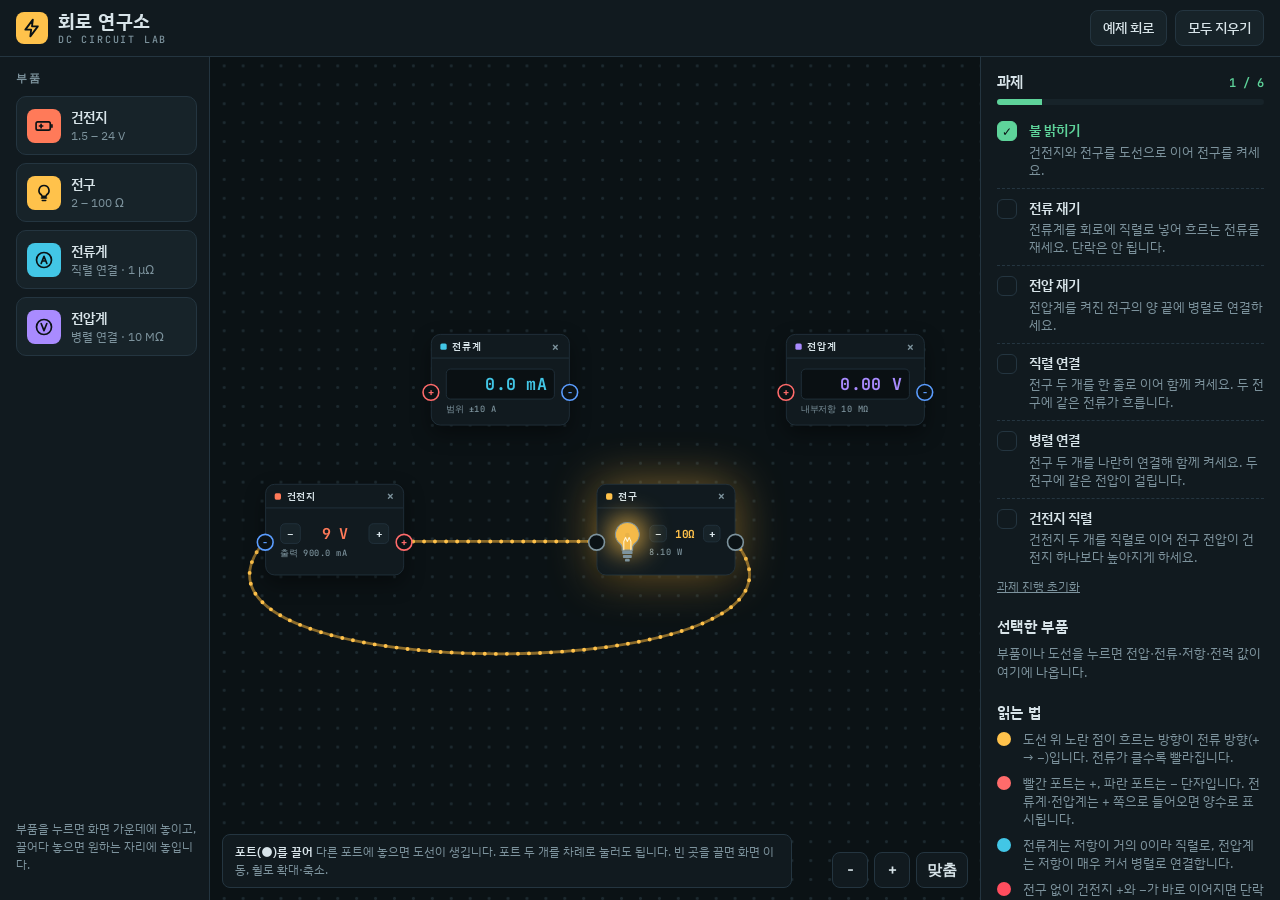
==== commit fdc02f1a: "회로 연구소: 전구 끊어짐(정격 초과) 기능 제거 Co-Authored-By: Claude Opus 5.5 <noreply@anthropic.com> Claude-Session: " ====
--- a/circuit-lab.html
+++ b/circuit-lab.html
@@ -215,15 +215,7 @@
 .fil { fill: none; stroke: var(--muted); stroke-width: 1.3; stroke-linejoin: round; }
 .node.lit .fil { stroke: #fff4d6; }
 .base { fill: var(--muted); }
-.node.burnt .glass { fill: rgba(125, 147, 157, .12); }
-.node.burnt .fil { stroke: var(--danger); stroke-dasharray: 3 2.5; }
 .bcol { flex: 1; min-width: 0; display: flex; flex-direction: column; gap: 6px; }
-.fix {
-  display: none; padding: 4px 6px; border-radius: 6px; cursor: pointer; font-size: 12px; font-weight: 600;
-  border: 1px solid var(--danger); background: var(--panel-2); color: var(--danger);
-}
-.node.burnt .fix { display: block; }
-.node.burnt .bsub { display: none; }
 
 .k-battery.node { --k: var(--bat); }
 .k-bulb.node { --k: var(--amber); }
@@ -375,7 +367,7 @@
   <aside class="palette" id="palette" aria-label="부품">
     <div class="label">부품</div>
     <button type="button" class="part k-battery" data-type="battery"><span class="pi" data-icon="battery"></span><span><b>건전지</b><span class="s">1.5 – 24 V</span></span></button>
-    <button type="button" class="part k-bulb" data-type="bulb"><span class="pi" data-icon="bulb"></span><span><b>전구</b><span class="s">2 – 100 Ω · 정격 20 W</span></span></button>
+    <button type="button" class="part k-bulb" data-type="bulb"><span class="pi" data-icon="bulb"></span><span><b>전구</b><span class="s">2 – 100 Ω</span></span></button>
     <button type="button" class="part k-ammeter" data-type="ammeter"><span class="pi" data-icon="ammeter"></span><span><b>전류계</b><span class="s">직렬 연결 · 1 µΩ</span></span></button>
     <button type="button" class="part k-voltmeter" data-type="voltmeter"><span class="pi" data-icon="voltmeter"></span><span><b>전압계</b><span class="s">병렬 연결 · 10 MΩ</span></span></button>
     <p class="note">부품을 누르면 화면 가운데에 놓이고, 끌어다 놓으면 원하는 자리에 놓입니다.</p>
@@ -416,7 +408,7 @@
         <li><span class="sw" style="background:var(--amber)"></span><span>도선 위 노란 점이 흐르는 방향이 전류 방향(+ → −)입니다. 전류가 클수록 빨라집니다.</span></li>
         <li><span class="sw" style="background:var(--pos)"></span><span>빨간 포트는 +, 파란 포트는 − 단자입니다. 전류계·전압계는 + 쪽으로 들어오면 양수로 표시됩니다.</span></li>
         <li><span class="sw" style="background:var(--amm)"></span><span>전류계는 저항이 거의 0이라 직렬로, 전압계는 저항이 매우 커서 병렬로 연결합니다.</span></li>
-        <li><span class="sw" style="background:var(--danger)"></span><span>전구 없이 건전지 +와 −가 바로 이어지면 단락입니다. 전구는 20 W를 넘으면 끊어집니다.</span></li>
+        <li><span class="sw" style="background:var(--danger)"></span><span>전구 없이 건전지 +와 −가 바로 이어지면 단락입니다.</span></li>
       </ul>
     </section>
   </aside>
@@ -431,7 +423,6 @@
   const R_BAT = 1e-4;      // 건전지 내부저항 (Ω)
   const R_AMM = 1e-6;      // 전류계 내부저항 (Ω) — 건전지 내부저항보다 작게 해서 단락 시 전구가 꺼지도록
   const R_VOLT = 1e7;      // 전압계 내부저항 (Ω)
-  const BULB_MAX = 20;     // 전구 정격 전력 (W) — 넘으면 끊어짐
   const SHORT_A = 20;      // 건전지 전류가 이보다 크면 단락으로 판단 (A)
   const AMM_MAX = 10;      // 전류계 측정 범위 (A)
   const LIT_W = 0.05;      // 이보다 큰 전력이면 전구가 켜진 것으로 판단 (W)
@@ -553,44 +544,38 @@
     for (const p of ports) { const r = uf.find(p); if (!netIdx.has(r)) netIdx.set(r, N++); netOf[p] = netIdx.get(r); }
 
     const els = S.nodes.map((n) => ({ n, a: netOf[n.id + ':p'], b: netOf[n.id + ':n'] }));
-    const burned = [];
-    for (let iter = 0; iter < 12; iter++) {
-      for (const e of els) {
-        const t = e.n.type;
-        e.R = t === 'battery' ? R_BAT : t === 'ammeter' ? R_AMM : t === 'voltmeter' ? R_VOLT : (e.n.burnt ? Infinity : e.n.r);
-        e.E = t === 'battery' ? e.n.v : 0;
-      }
-      const isl = makeUF([...Array(N).keys()]);
-      for (const e of els) if (isFinite(e.R) && e.a !== e.b) isl.union(e.a, e.b);
-      const idx = new Int32Array(N), seen = new Set();
-      let k = 0;
-      for (let i = 0; i < N; i++) {
-        const r = isl.find(i);
-        if (!seen.has(r)) { seen.add(r); idx[i] = -1; } else idx[i] = k++;
-      }
-      const G = Array.from({ length: k }, () => new Float64Array(k));
-      const I = new Float64Array(k);
-      for (const e of els) {
-        if (!isFinite(e.R) || e.a === e.b) continue;
-        const g = 1 / e.R, a = idx[e.a], b = idx[e.b];
-        if (a >= 0) G[a][a] += g;
-        if (b >= 0) G[b][b] += g;
-        if (a >= 0 && b >= 0) { G[a][b] -= g; G[b][a] -= g; }
-        if (e.E) { if (a >= 0) I[a] += e.E * g; if (b >= 0) I[b] -= e.E * g; }
-      }
-      const x = solve(G, I);
-      const V = new Float64Array(N);
-      for (let i = 0; i < N; i++) V[i] = idx[i] >= 0 ? x[idx[i]] : 0;
-      let newly = false;
-      for (const e of els) {
-        e.vpn = V[e.a] - V[e.b];                         // + 단자 전위 − (−) 단자 전위
-        if (!isFinite(e.R)) e.ipn = 0;                   // 부품 안을 + 단자 → − 단자로 흐르는 전류
-        else if (e.E) e.ipn = (e.vpn - e.E) / e.R;
-        else e.ipn = e.vpn / e.R;
-        e.P = e.vpn * e.ipn;
-        if (e.n.type === 'bulb' && !e.n.burnt && e.P > BULB_MAX) { e.n.burnt = true; burned.push(e.n.id); newly = true; }
-      }
-      if (!newly) break;
+    for (const e of els) {
+      const t = e.n.type;
+      e.R = t === 'battery' ? R_BAT : t === 'ammeter' ? R_AMM : t === 'voltmeter' ? R_VOLT : e.n.r;
+      e.E = t === 'battery' ? e.n.v : 0;
+    }
+    const isl = makeUF([...Array(N).keys()]);
+    for (const e of els) if (isFinite(e.R) && e.a !== e.b) isl.union(e.a, e.b);
+    const idx = new Int32Array(N), seen = new Set();
+    let k = 0;
+    for (let i = 0; i < N; i++) {
+      const r = isl.find(i);
+      if (!seen.has(r)) { seen.add(r); idx[i] = -1; } else idx[i] = k++;
+    }
+    const G = Array.from({ length: k }, () => new Float64Array(k));
+    const I = new Float64Array(k);
+    for (const e of els) {
+      if (!isFinite(e.R) || e.a === e.b) continue;
+      const g = 1 / e.R, a = idx[e.a], b = idx[e.b];
+      if (a >= 0) G[a][a] += g;
+      if (b >= 0) G[b][b] += g;
+      if (a >= 0 && b >= 0) { G[a][b] -= g; G[b][a] -= g; }
+      if (e.E) { if (a >= 0) I[a] += e.E * g; if (b >= 0) I[b] -= e.E * g; }
+    }
+    const x = solve(G, I);
+    const V = new Float64Array(N);
+    for (let i = 0; i < N; i++) V[i] = idx[i] >= 0 ? x[idx[i]] : 0;
+    for (const e of els) {
+      e.vpn = V[e.a] - V[e.b];                         // + 단자 전위 − (−) 단자 전위
+      if (!isFinite(e.R)) e.ipn = 0;                   // 부품 안을 + 단자 → − 단자로 흐르는 전류
+      else if (e.E) e.ipn = (e.vpn - e.E) / e.R;
+      else e.ipn = e.vpn / e.R;
+      e.P = e.vpn * e.ipn;
     }
 
     // 도선 하나하나의 전류: 같은 마디 안에서 도선을 같은 저항으로 보고 다시 푼다.
@@ -628,7 +613,7 @@
       comp[e.n.id] = { a: e.a, b: e.b, ca, cb, vpn: e.vpn, ipn: e.ipn, P: e.P };
       if (e.n.type === 'battery' || e.n.type === 'bulb') { cdeg[ca] = (cdeg[ca] || 0) + 1; cdeg[cb] = (cdeg[cb] || 0) + 1; }
     }
-    return { comp, wire: wireI, burned, cdeg };
+    return { comp, wire: wireI, cdeg };
   }
 
   /* ---------- geometry ---------- */
@@ -704,7 +689,7 @@
     if (n.type === 'battery') {
       body = `<div class="step"><button type="button" data-act="dec" aria-label="전압 낮추기">−</button><span class="val" data-f="val"></span><button type="button" data-act="inc" aria-label="전압 높이기">+</button></div><div class="sub" data-f="sub"></div>`;
     } else if (n.type === 'bulb') {
-      body = `<div class="bulbrow"><div class="bulb-ico"><i class="glow"></i>${BULB_SVG}</div><div class="bcol"><div class="step sm"><button type="button" data-act="dec" aria-label="저항 낮추기">−</button><span class="val" data-f="val"></span><button type="button" data-act="inc" aria-label="저항 높이기">+</button></div><div class="sub bsub" data-f="sub"></div><button type="button" class="fix" data-act="fix">새 전구로 교체</button></div></div>`;
+      body = `<div class="bulbrow"><div class="bulb-ico"><i class="glow"></i>${BULB_SVG}</div><div class="bcol"><div class="step sm"><button type="button" data-act="dec" aria-label="저항 낮추기">−</button><span class="val" data-f="val"></span><button type="button" data-act="inc" aria-label="저항 높이기">+</button></div><div class="sub" data-f="sub"></div></div></div>`;
     } else {
       body = `<div class="lcd" data-f="val"></div><div class="sub" data-f="sub"></div>`;
     }
@@ -757,7 +742,7 @@
   function addNode(type, x, y) {
     const n = { id: 'c' + S.seq++, type, x: Math.round(clamp(x, -LIMIT, LIMIT)), y: Math.round(clamp(y, -LIMIT, LIMIT)) };
     if (type === 'battery') n.v = 9;
-    if (type === 'bulb') { n.r = 10; n.burnt = false; }
+    if (type === 'bulb') n.r = 10;
     S.nodes.push(n);
     createNodeEl(n);
     sel = { kind: 'node', id: n.id };
@@ -865,11 +850,10 @@
         sub.classList.toggle('bad', isShort);
         el.classList.toggle('short', isShort);
       } else if (n.type === 'bulb') {
-        const P = n.burnt ? 0 : Math.max(0, r.P);
+        const P = Math.max(0, r.P);
         const b = clamp(Math.pow(P / 8, 0.55), 0, 1);
         el.style.setProperty('--b', b.toFixed(3));
         el.classList.toggle('lit', P > LIT_W);
-        el.classList.toggle('burnt', !!n.burnt);
         val.textContent = n.r + 'Ω';
         sub.textContent = fmtP(P);
       } else if (n.type === 'ammeter') {
@@ -888,7 +872,6 @@
       break;
     }
     prevShort = shortNow;
-    if (sim.burned.length && !booting) toast('전구가 끊어졌어요. 20 W를 넘었습니다. 전압을 낮추거나 저항을 키운 뒤 교체하세요.', 'bad', 4200);
 
     for (const w of S.wires) {
       const I = sim.wire[w.id] || 0;
@@ -903,7 +886,7 @@
 
   function checkGoals() {
     const C = sim.comp;
-    const lit = S.nodes.filter((n) => n.type === 'bulb' && !n.burnt && C[n.id].P > LIT_W);
+    const lit = S.nodes.filter((n) => n.type === 'bulb' && C[n.id].P > LIT_W);
     const bats = S.nodes.filter((n) => n.type === 'battery');
     const anyShort = bats.some((n) => Math.abs(C[n.id].ipn) > SHORT_A);
     const key = (c) => (c.ca < c.cb ? c.ca + '|' + c.cb : c.cb + '|' + c.ca);
@@ -972,15 +955,15 @@
           ['상태', isShort ? '단락' : Math.abs(out) > 1e-6 ? '사용 중' : '대기', isShort ? 'bad' : ''],
         ]);
       } else if (n.type === 'bulb') {
-        const V = Math.abs(r.vpn), I = Math.abs(r.ipn), P = n.burnt ? 0 : Math.max(0, r.P);
+        const V = Math.abs(r.vpn), I = Math.abs(r.ipn), P = Math.max(0, r.P);
         html = head + rowsHTML([
           ['걸린 전압', fmtV(V)],
           ['흐르는 전류', fmtIFine(I)],
           ['저항', n.r + ' Ω'],
-          ['소비 전력', fmtP(P) + ' / 20 W'],
-          ['상태', n.burnt ? '끊어짐' : P > LIT_W ? '켜짐' : '꺼짐', n.burnt ? 'bad' : P > LIT_W ? 'good' : ''],
+          ['소비 전력', fmtP(P)],
+          ['상태', P > LIT_W ? '켜짐' : '꺼짐', P > LIT_W ? 'good' : ''],
         ]);
-        if (!n.burnt) html += `<div class="ohm">V = I × R → <b>${V.toFixed(2)} V</b> = ${I.toFixed(3)} A × ${n.r} Ω</div>`;
+        html += `<div class="ohm">V = I × R → <b>${V.toFixed(2)} V</b> = ${I.toFixed(3)} A × ${n.r} Ω</div>`;
       } else if (n.type === 'ammeter') {
         html = head + rowsHTML([
           ['측정 전류', Math.abs(r.ipn) > AMM_MAX ? '범위 초과' : fmtIFine(r.ipn), Math.abs(r.ipn) > AMM_MAX ? 'bad' : ''],
@@ -1157,7 +1140,6 @@
     if (act === 'del') removeNode(n.id);
     else if (act === 'inc') stepValue(n, 1);
     else if (act === 'dec') stepValue(n, -1);
-    else if (act === 'fix') { n.burnt = false; changed(); toast('새 전구로 바꿨습니다.'); }
   });
 
   /* ---------- parts shelf ---------- */
@@ -1248,7 +1230,7 @@
       if (!n || !TYPES[n.type] || typeof n.id !== 'string' || ids.has(n.id) || !isFinite(n.x) || !isFinite(n.y)) continue;
       const m = { id: n.id, type: n.type, x: clamp(+n.x, -LIMIT, LIMIT), y: clamp(+n.y, -LIMIT, LIMIT) };
       if (n.type === 'battery') m.v = VOLTS.includes(n.v) ? n.v : 9;
-      if (n.type === 'bulb') { m.r = OHMS.includes(n.r) ? n.r : 10; m.burnt = !!n.burnt; }
+      if (n.type === 'bulb') m.r = OHMS.includes(n.r) ? n.r : 10;
       nodes.push(m); ids.add(m.id);
     }
     const okPort = (k) => typeof k === 'string' && /^.+:[pn]$/.test(k) && ids.has(k.slice(0, -2));
@@ -1287,7 +1269,7 @@
       seq: 7, done: {},
       nodes: [
         { id: 'c1', type: 'battery', x: L[0][0], y: L[0][1], v: 9 },
-        { id: 'c2', type: 'bulb', x: L[2][0], y: L[2][1], r: 10, burnt: false },
+        { id: 'c2', type: 'bulb', x: L[2][0], y: L[2][1], r: 10 },
         { id: 'c3', type: 'ammeter', x: L[1][0], y: L[1][1] },
         { id: 'c4', type: 'voltmeter', x: L[3][0], y: L[3][1] },
       ],
@@ -1304,7 +1286,7 @@
       nodes: [
         { id: 'c1', type: 'battery', x: L[0][0], y: L[0][1], v: 9 },
         { id: 'c2', type: 'ammeter', x: L[1][0], y: L[1][1] },
-        { id: 'c3', type: 'bulb', x: L[2][0], y: L[2][1], r: 10, burnt: false },
+        { id: 'c3', type: 'bulb', x: L[2][0], y: L[2][1], r: 10 },
         { id: 'c4', type: 'voltmeter', x: L[3][0], y: L[3][1] },
       ],
       wires: [
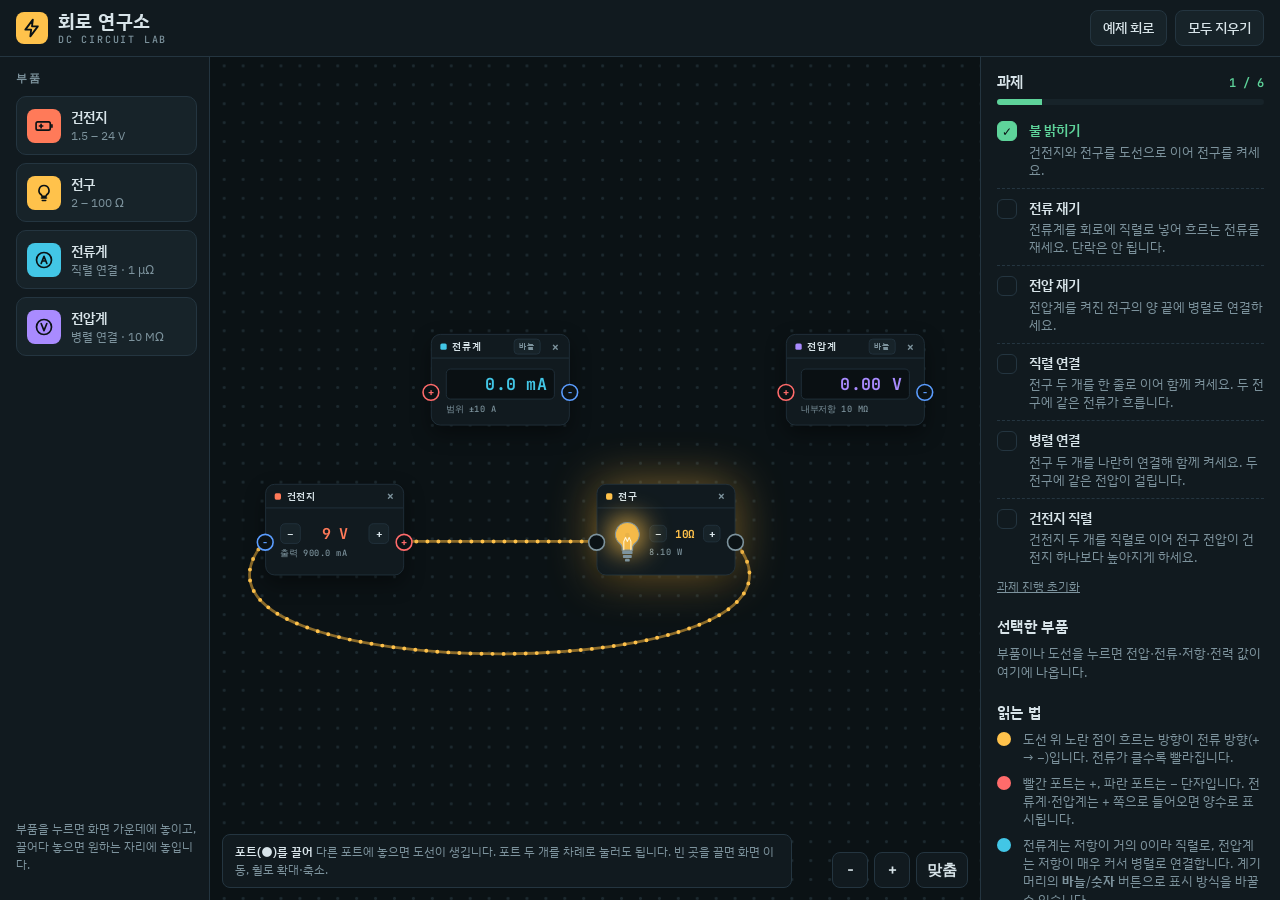
==== commit 8ebece51: "회로 연구소: 전류계·전압계 바늘 눈금 보기 모드 추가 계기 머리의 바늘/숫자 버튼으로 전환. 자동 범위(전류 100 mA~10 A, 전압 5~250 V), 극성 반대·범위 초과 " ====
--- a/circuit-lab.html
+++ b/circuit-lab.html
@@ -28,6 +28,9 @@
   --pos: #ff6b6b;
   --neg: #5b9dff;
   --danger: #ff4d5e;
+  --face: #ebe5d3;
+  --ink: #23292c;
+  --needle: #d8342c;
   --ok: #5ed39a;
   --wire: #44606c;
   --wire-live: #8a6a2a;
@@ -178,6 +181,26 @@
 .lcd.over { color: var(--danger); }
 .sub { font: 500 11px/1.2 var(--f-mono); color: var(--muted); white-space: nowrap; overflow: hidden; text-overflow: ellipsis; }
 .sub.bad { color: var(--danger); }
+.nh .mode {
+  height: 20px; padding: 0 6px; border-radius: 5px; cursor: pointer;
+  border: 1px solid var(--line); background: var(--panel-2); color: var(--muted);
+  font: 600 10.5px/1 var(--f-body);
+}
+.nh .mode:hover { border-color: var(--k); color: var(--fg); }
+.gauge { display: none; width: 100%; height: 70px; }
+.node.analog .nb { padding-block: 7px; }
+.node.analog .gauge { display: block; }
+.node.analog .lcd, .node.analog .sub { display: none; }
+.g-face { fill: var(--face); stroke: var(--line); }
+.g-arc { fill: none; stroke: var(--ink); stroke-width: 1.2; }
+.g-tick { stroke: var(--ink); stroke-width: 1; stroke-linecap: round; }
+.g-tick.major { stroke-width: 1.6; }
+.g-lab { fill: var(--ink); font: 600 7px var(--f-mono); text-anchor: middle; dominant-baseline: central; }
+.g-unit { fill: var(--ink); font: 700 12px var(--f-display); text-anchor: middle; dominant-baseline: central; }
+.g-unit.bad { fill: var(--needle); font-size: 9px; }
+.g-needle { transform-box: view-box; transform-origin: 70px 64px; transition: transform .45s cubic-bezier(.3, 1.35, .5, 1); }
+.g-needle line { stroke: var(--needle); stroke-width: 1.8; stroke-linecap: round; }
+.g-pivot { fill: var(--ink); }
 .step { display: flex; align-items: center; gap: 6px; }
 .step button {
   width: 26px; height: 26px; flex: none; border-radius: 6px; cursor: pointer;
@@ -340,6 +363,7 @@
 body.dragging, body.dragging * { user-select: none; -webkit-user-select: none; }
 @media (prefers-reduced-motion: reduce) {
   .node.short, .port.pending { animation: none; }
+  .g-needle { transition: none; }
   .side, .toast, .progress i { transition: none; }
 }
 </style>
@@ -407,7 +431,7 @@
       <ul class="legend">
         <li><span class="sw" style="background:var(--amber)"></span><span>도선 위 노란 점이 흐르는 방향이 전류 방향(+ → −)입니다. 전류가 클수록 빨라집니다.</span></li>
         <li><span class="sw" style="background:var(--pos)"></span><span>빨간 포트는 +, 파란 포트는 − 단자입니다. 전류계·전압계는 + 쪽으로 들어오면 양수로 표시됩니다.</span></li>
-        <li><span class="sw" style="background:var(--amm)"></span><span>전류계는 저항이 거의 0이라 직렬로, 전압계는 저항이 매우 커서 병렬로 연결합니다.</span></li>
+        <li><span class="sw" style="background:var(--amm)"></span><span>전류계는 저항이 거의 0이라 직렬로, 전압계는 저항이 매우 커서 병렬로 연결합니다. 계기 머리의 <b>바늘</b>/<b>숫자</b> 버튼으로 표시 방식을 바꿀 수 있습니다.</span></li>
         <li><span class="sw" style="background:var(--danger)"></span><span>전구 없이 건전지 +와 −가 바로 이어지면 단락입니다.</span></li>
       </ul>
     </section>
@@ -677,6 +701,67 @@
   const pathD = (p) => `M${p[0].x} ${p[0].y}C${p[1].x} ${p[1].y} ${p[2].x} ${p[2].y} ${p[3].x} ${p[3].y}`;
   const midPt = (p) => ({ x: (p[0].x + 3 * p[1].x + 3 * p[2].x + p[3].x) / 8, y: (p[0].y + 3 * p[1].y + 3 * p[2].y + p[3].y) / 8 });
 
+  /* ---------- analog gauge (바늘 눈금) ----------
+     자동 범위: 값이 들어가는 가장 작은 범위를 고른다. 눈금은 범위를 5칸으로 나눈다.          */
+  const A_RANGES = [
+    { max: 0.1, div: 1e-3, unit: 'mA' }, { max: 0.5, div: 1e-3, unit: 'mA' },
+    { max: 1, div: 1, unit: 'A' }, { max: 5, div: 1, unit: 'A' }, { max: 10, div: 1, unit: 'A' },
+  ];
+  const V_RANGES = [
+    { max: 5, div: 1, unit: 'V' }, { max: 10, div: 1, unit: 'V' }, { max: 25, div: 1, unit: 'V' },
+    { max: 50, div: 1, unit: 'V' }, { max: 250, div: 1, unit: 'V' },
+  ];
+  const G_CX = 70, G_CY = 64, G_R = 52, G_SWEEP = 60;   // 바늘 회전축, 눈금 반지름, 0 기준 좌우 각도
+  const isMeter = (n) => n.type === 'ammeter' || n.type === 'voltmeter';
+  const modeBtnHTML = (n) => n.mode === 'analog'
+    ? '<button type="button" class="mode" data-act="mode" aria-label="숫자로 보기">숫자</button>'
+    : '<button type="button" class="mode" data-act="mode" aria-label="바늘 눈금으로 보기">바늘</button>';
+  const polar = (r, deg) => {
+    const a = deg * Math.PI / 180;
+    return [+(G_CX + r * Math.sin(a)).toFixed(2), +(G_CY - r * Math.cos(a)).toFixed(2)];
+  };
+  const GAUGE_SVG = (() => {
+    const [ax, ay] = polar(G_R, -G_SWEEP), [bx, by] = polar(G_R, G_SWEEP);
+    return `<svg class="gauge" viewBox="0 0 140 70" aria-hidden="true">` +
+      `<rect class="g-face" x="0.5" y="0.5" width="139" height="69" rx="6"></rect>` +
+      `<path class="g-arc" d="M${ax} ${ay}A${G_R} ${G_R} 0 0 1 ${bx} ${by}"></path>` +
+      `<g class="g-scale"></g>` +
+      `<text class="g-unit" x="70" y="47"></text>` +
+      `<g class="g-needle"><line x1="70" y1="69" x2="70" y2="16"></line></g>` +
+      `<circle class="g-pivot" cx="70" cy="64" r="3.5"></circle></svg>`;
+  })();
+  function scaleSVG(rg) {
+    let out = '';
+    for (let i = 0; i <= 10; i++) {
+      const deg = -G_SWEEP + (2 * G_SWEEP) * i / 10, major = i % 2 === 0;
+      const [x1, y1] = polar(G_R, deg), [x2, y2] = polar(G_R - (major ? 7 : 4), deg);
+      out += `<line class="g-tick${major ? ' major' : ''}" x1="${x1}" y1="${y1}" x2="${x2}" y2="${y2}"></line>`;
+      if (major) {
+        const [lx, ly] = polar(G_R - 15, deg);
+        const v = +((rg.max * i / 10) / rg.div).toFixed(2);
+        const txt = String(v).replace(/^0\./, '.');      // 0.2 → .2 (계기 눈금 표기)
+        out += `<text class="g-lab" x="${lx}" y="${ly}">${txt}</text>`;
+      }
+    }
+    return out;
+  }
+  function updateGauge(el, ranges, value) {
+    const a = Math.abs(value);
+    const rg = ranges.find((r) => a <= r.max) || ranges[ranges.length - 1];
+    const key = rg.max + rg.unit;
+    if (el.dataset.range !== key) {
+      el.dataset.range = key;
+      el.querySelector('.g-scale').innerHTML = scaleSVG(rg);
+    }
+    const over = a > ranges[ranges.length - 1].max;
+    const reversed = value < 0 && a / rg.max > 0.005;
+    const frac = clamp(value / rg.max, -0.04, 1.04);      // 범위를 넘으면 바늘이 끝에 걸린다
+    el.querySelector('.g-needle').style.transform = `rotate(${(-G_SWEEP + 2 * G_SWEEP * frac).toFixed(2)}deg)`;
+    const unit = el.querySelector('.g-unit');
+    unit.textContent = over ? '범위 초과' : reversed ? '극성 반대' : rg.unit;
+    unit.classList.toggle('bad', over || reversed);
+  }
+
   /* ---------- DOM: nodes ---------- */
   function portHTML(t, side, cls) {
     const s = t.sign[side];
@@ -691,12 +776,12 @@
     } else if (n.type === 'bulb') {
       body = `<div class="bulbrow"><div class="bulb-ico"><i class="glow"></i>${BULB_SVG}</div><div class="bcol"><div class="step sm"><button type="button" data-act="dec" aria-label="저항 낮추기">−</button><span class="val" data-f="val"></span><button type="button" data-act="inc" aria-label="저항 높이기">+</button></div><div class="sub" data-f="sub"></div></div></div>`;
     } else {
-      body = `<div class="lcd" data-f="val"></div><div class="sub" data-f="sub"></div>`;
+      body = `<div class="lcd" data-f="val"></div><div class="sub" data-f="sub"></div>${GAUGE_SVG}`;
     }
     const el = document.createElement('div');
-    el.className = `node k-${n.type}`;
+    el.className = `node k-${n.type}` + (n.mode === 'analog' ? ' analog' : '');
     el.dataset.id = n.id;
-    el.innerHTML = `<div class="nh"><span class="dot"></span><span class="nm">${t.name}</span><button type="button" class="x" data-act="del" aria-label="${t.name} 삭제">×</button></div><div class="nb">${body}</div>` +
+    el.innerHTML = `<div class="nh"><span class="dot"></span><span class="nm">${t.name}</span>${isMeter(n) ? modeBtnHTML(n) : ''}<button type="button" class="x" data-act="del" aria-label="${t.name} 삭제">×</button></div><div class="nb">${body}</div>` +
       portHTML(t, t.left, 'left') + portHTML(t, t.right, 'right');
     el.style.zIndex = ++zTop;
     world.appendChild(el);
@@ -743,6 +828,7 @@
     const n = { id: 'c' + S.seq++, type, x: Math.round(clamp(x, -LIMIT, LIMIT)), y: Math.round(clamp(y, -LIMIT, LIMIT)) };
     if (type === 'battery') n.v = 9;
     if (type === 'bulb') n.r = 10;
+    if (type === 'ammeter' || type === 'voltmeter') n.mode = S.meterMode === 'analog' ? 'analog' : 'digital';
     S.nodes.push(n);
     createNodeEl(n);
     sel = { kind: 'node', id: n.id };
@@ -862,9 +948,11 @@
         val.classList.toggle('over', over);
         sub.textContent = over ? '측정 범위 ±10 A 초과' : '범위 ±10 A';
         sub.classList.toggle('bad', over);
+        updateGauge(el, A_RANGES, r.ipn);
       } else {
         val.textContent = fmtV(r.vpn);
         sub.textContent = '내부저항 10 MΩ';
+        updateGauge(el, V_RANGES, r.vpn);
       }
     }
     for (const id of shortNow) if (!prevShort.has(id) && !booting) {
@@ -1140,6 +1228,14 @@
     if (act === 'del') removeNode(n.id);
     else if (act === 'inc') stepValue(n, 1);
     else if (act === 'dec') stepValue(n, -1);
+    else if (act === 'mode') {
+      n.mode = n.mode === 'analog' ? 'digital' : 'analog';
+      S.meterMode = n.mode;                       // 새로 놓는 계기도 같은 방식으로
+      const el = nodeEls.get(n.id);
+      el.classList.toggle('analog', n.mode === 'analog');
+      el.querySelector('.mode').outerHTML = modeBtnHTML(n);
+      save();
+    }
   });
 
   /* ---------- parts shelf ---------- */
@@ -1231,6 +1327,7 @@
       const m = { id: n.id, type: n.type, x: clamp(+n.x, -LIMIT, LIMIT), y: clamp(+n.y, -LIMIT, LIMIT) };
       if (n.type === 'battery') m.v = VOLTS.includes(n.v) ? n.v : 9;
       if (n.type === 'bulb') m.r = OHMS.includes(n.r) ? n.r : 10;
+      if (isMeter(n)) m.mode = n.mode === 'analog' ? 'analog' : 'digital';
       nodes.push(m); ids.add(m.id);
     }
     const okPort = (k) => typeof k === 'string' && /^.+:[pn]$/.test(k) && ids.has(k.slice(0, -2));
@@ -1240,7 +1337,7 @@
     for (const x of [...nodes, ...wires]) { const num = parseInt(x.id.slice(1), 10); if (num >= seq) seq = num + 1; }
     const done = {};
     if (raw.done && typeof raw.done === 'object') for (const g of GOALS) if (raw.done[g.id]) done[g.id] = true;
-    return { nodes, wires, seq, done };
+    return { nodes, wires, seq, done, meterMode: raw.meterMode === 'analog' ? 'analog' : 'digital' };
   }
   function load(data) {
     for (const el of nodeEls.values()) el.remove();
@@ -1250,6 +1347,8 @@
     sel = null;
     clearPending();
     prevShort = new Set();
+    if (!data.meterMode) data.meterMode = S.meterMode === 'analog' ? 'analog' : 'digital';
+    for (const n of data.nodes) if (isMeter(n) && !n.mode) n.mode = data.meterMode;
     S = data;
     for (const n of S.nodes) createNodeEl(n);
     for (const w of S.wires) createWireEl(w);
